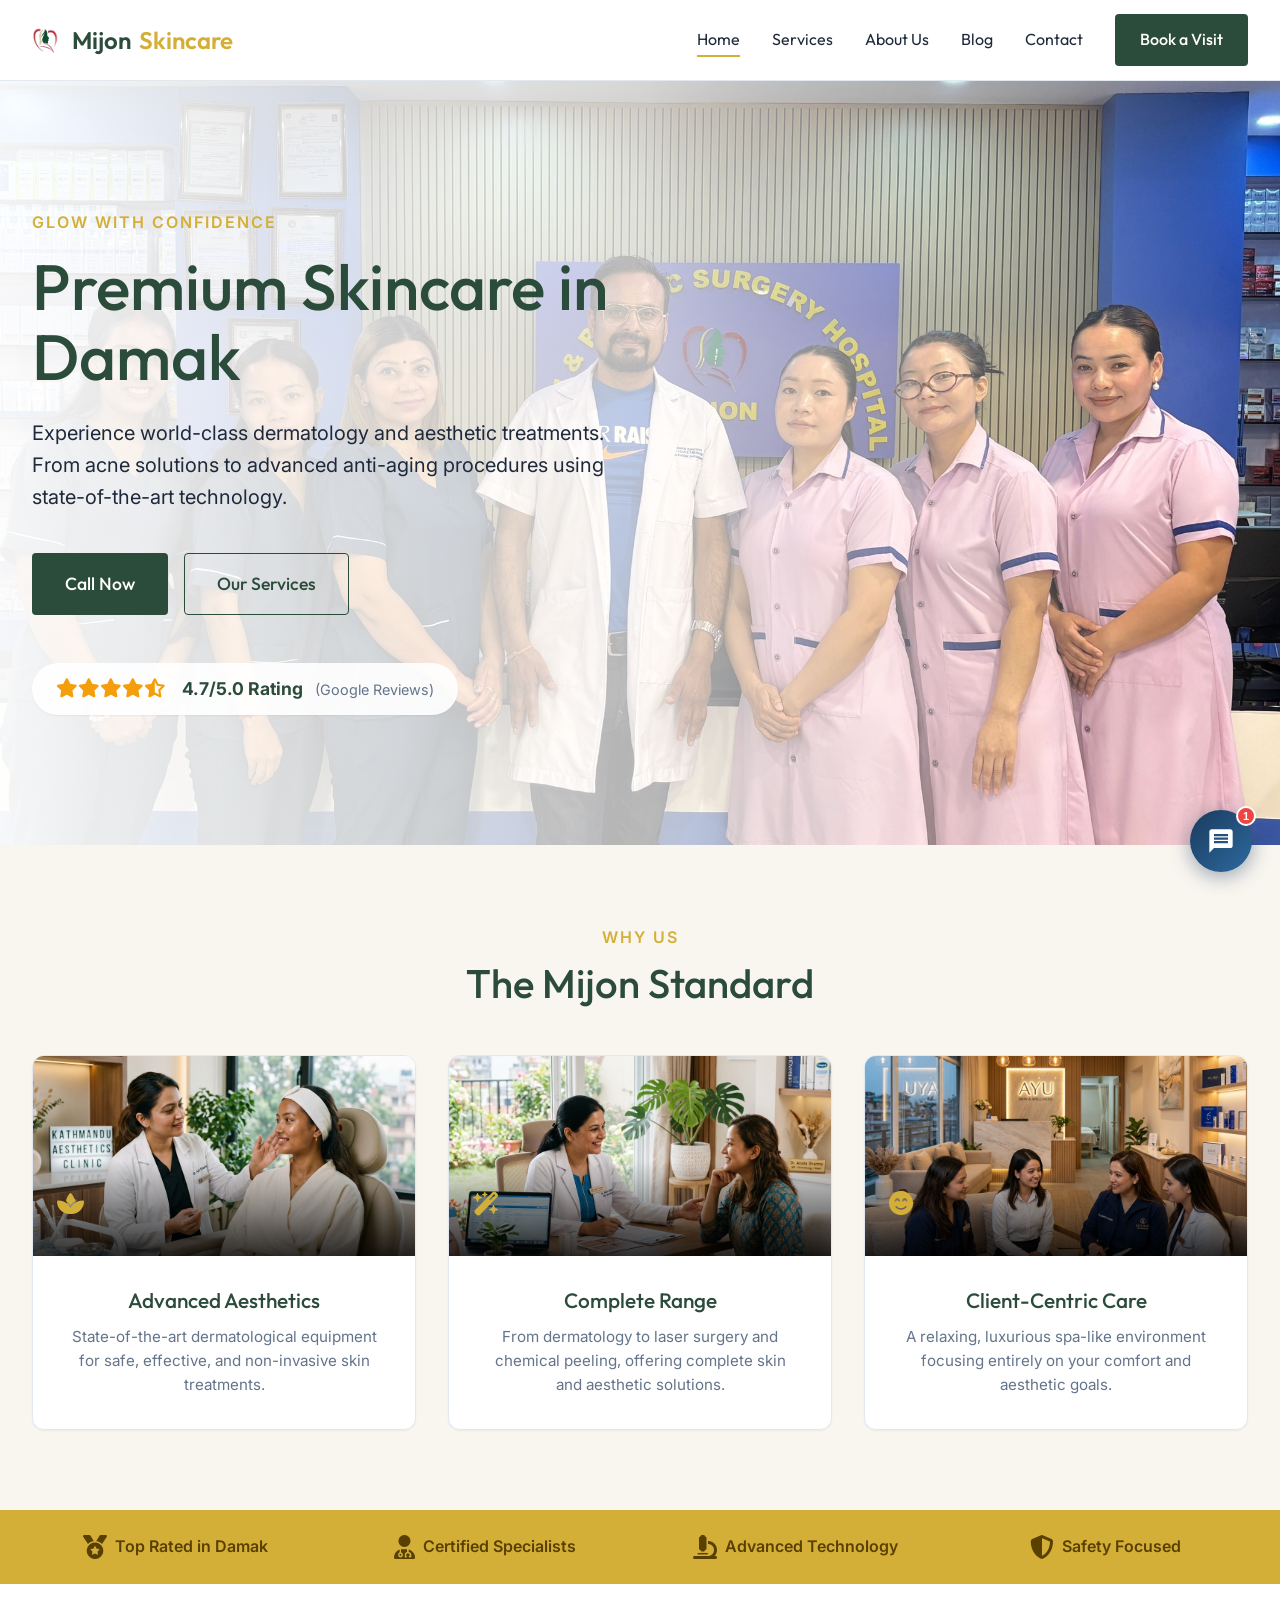
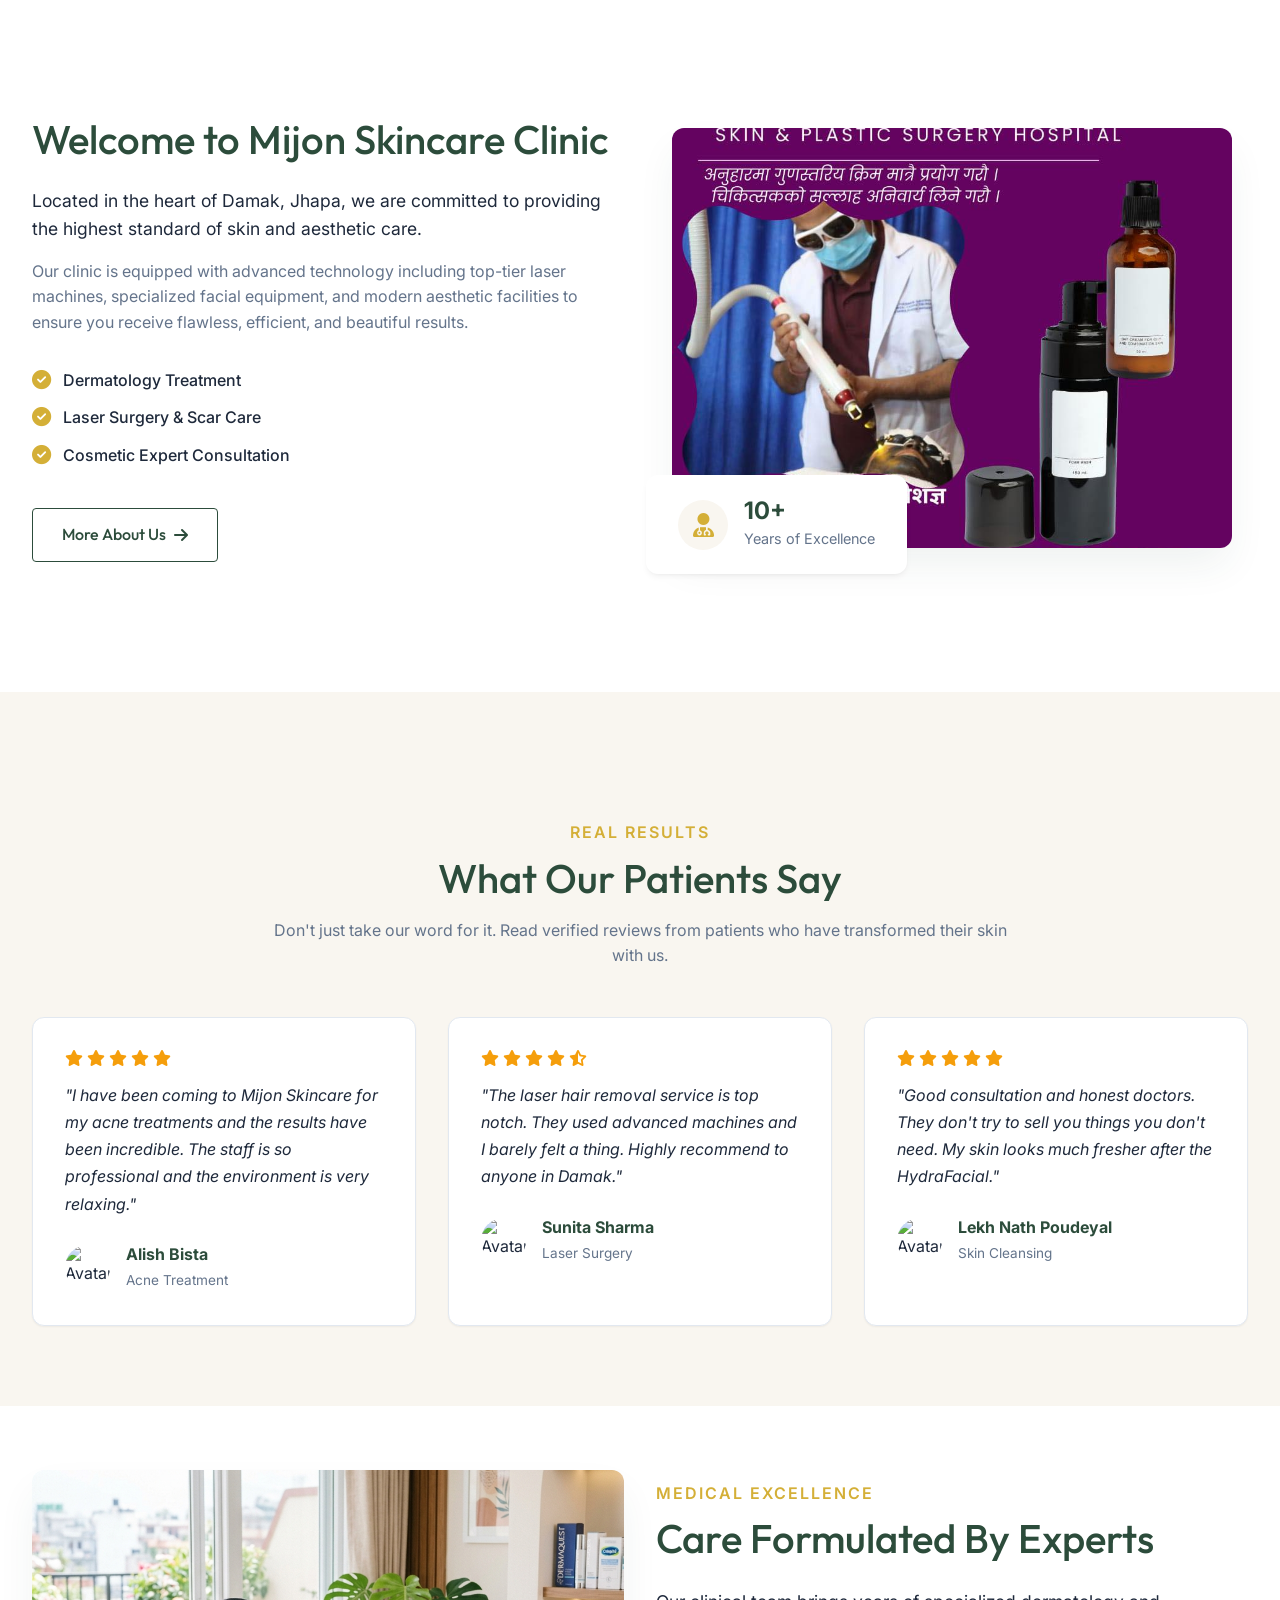
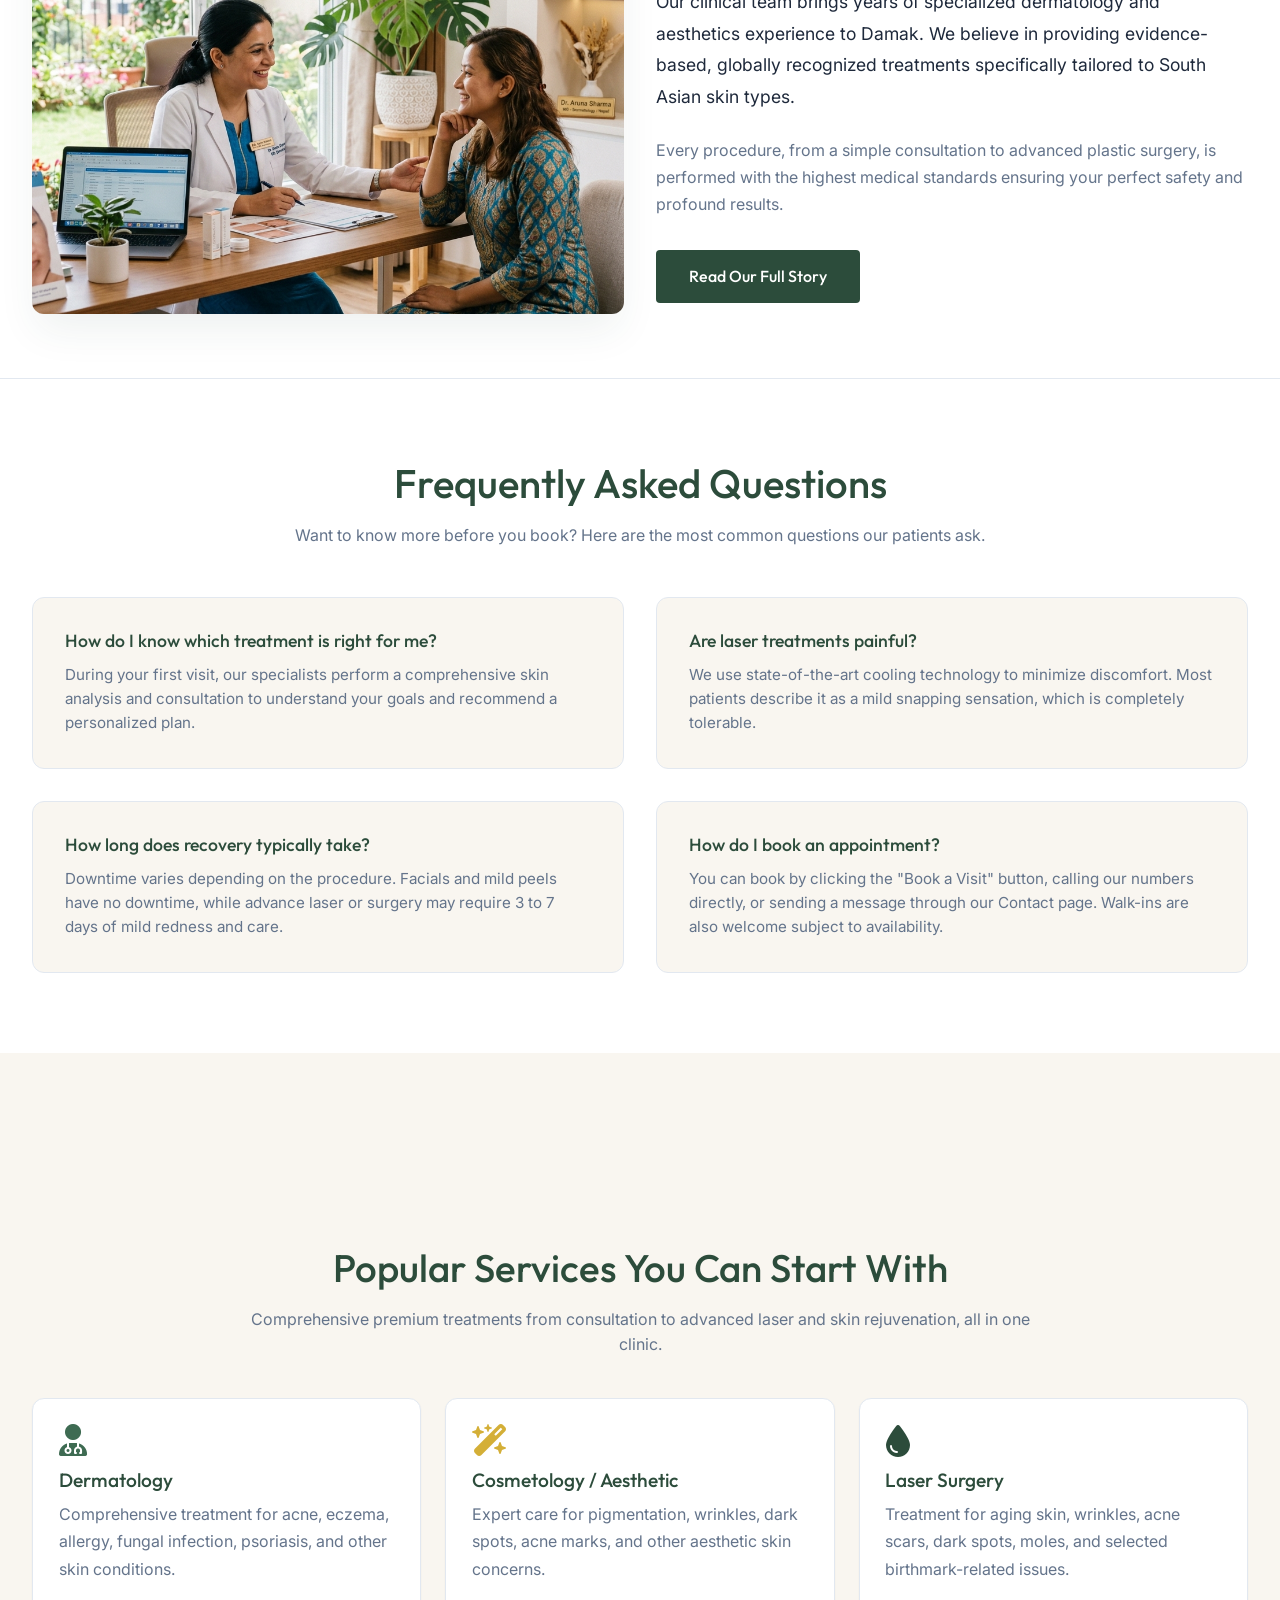
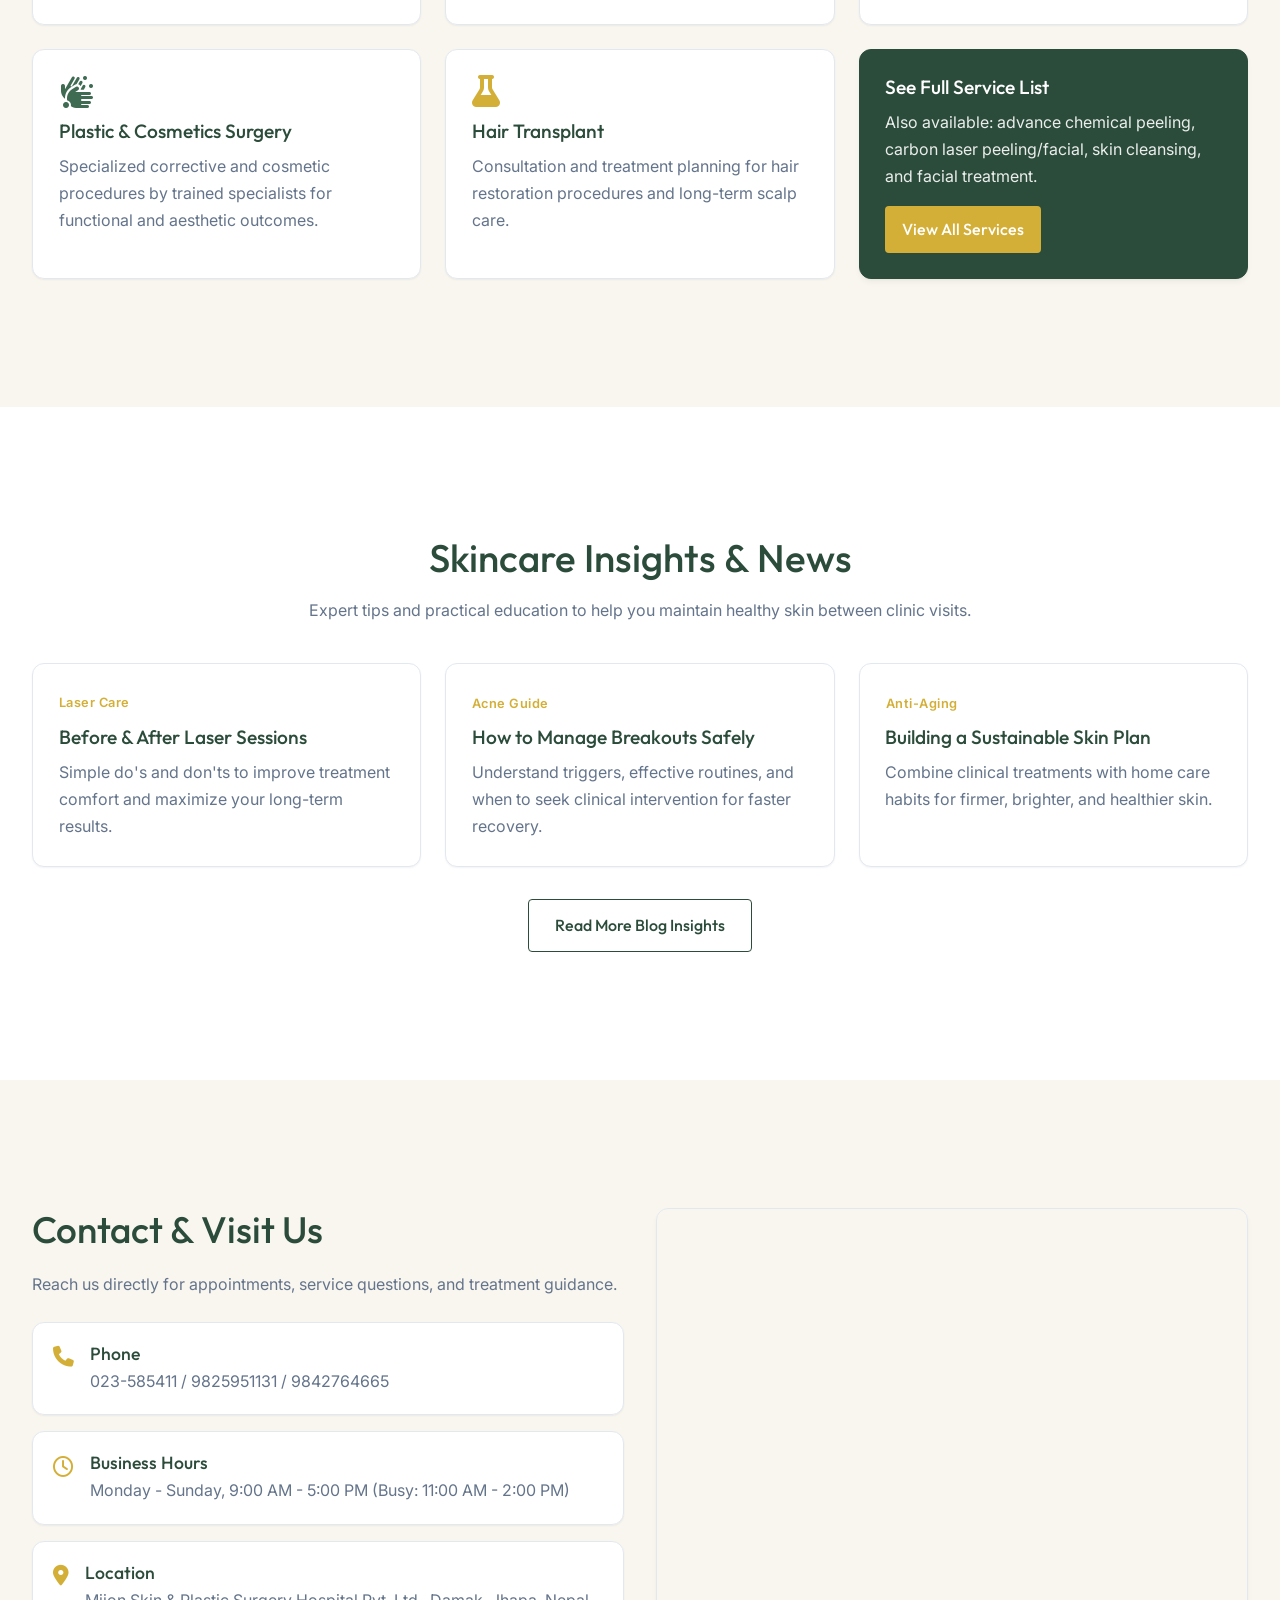
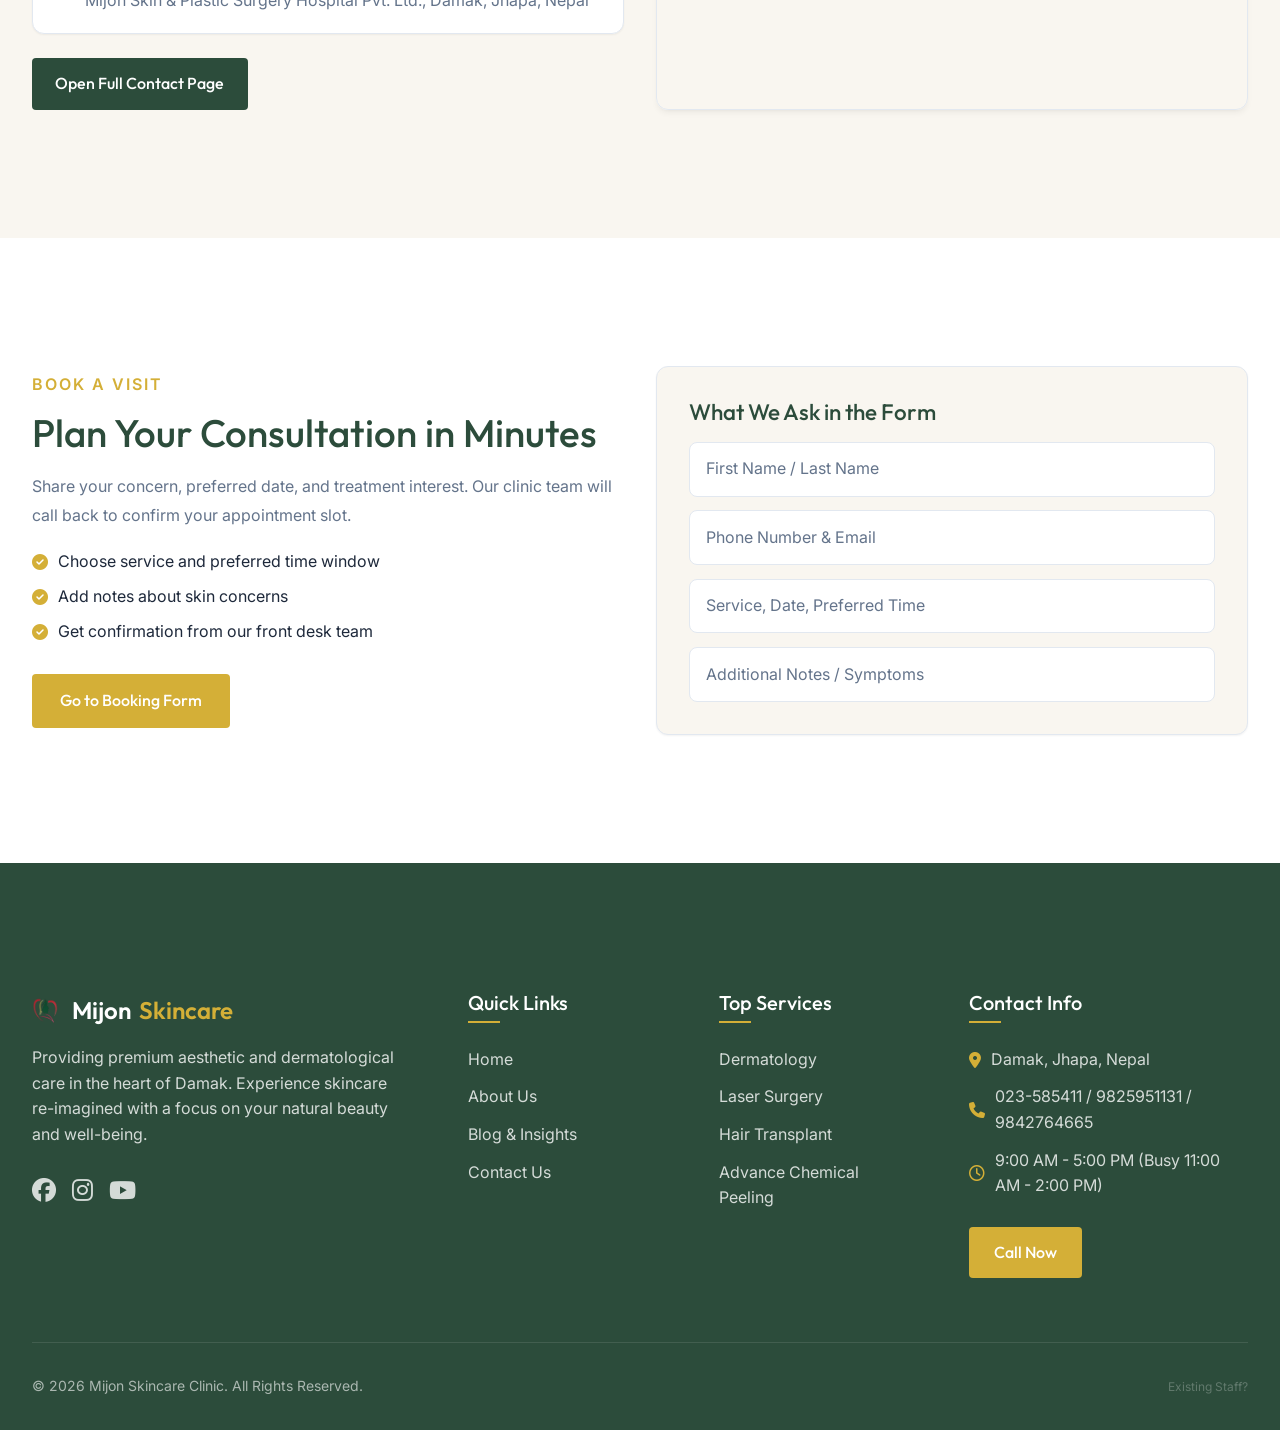
==== index.html @ e71175c7 "Modernized Admin Panel and Blog Page with improved Media Embeds" ====
﻿<!DOCTYPE html>
<html lang="en">

<head>
    <meta charset="UTF-8">
    <meta name="viewport" content="width=device-width, initial-scale=1.0">
    <title>Mijon Skincare Clinic - Best Skin Hospital & Dermatologist in Damak, Jhapa</title>
    <meta name="description"
        content="Mijon Skincare Clinic is the top-rated dermatology and aesthetic hospital in Damak, Jhapa. Providing expert laser hair removal, hair transplant, botox, and complete skin care.">
    <meta name="keywords"
        content="Mijon Skin Clinic, Mijon Skincare Clinic, Mijon Skin & Plastic Surgery Hospital, best skin hospital in Damak, top dermatologist in Jhapa, skincare clinic near me, Birtamode dermatologist, Urlabari skin care, Koshi Province skin hospital, free skin consultation Damak, best plastic surgeon Nepal, cosmetic surgeon Jhapa, laser hair removal near me, laser surgery, acne treatment clinic, pimple marks removal, acne scars laser, eczema treatment, allergy doctor, fungal infection cure, psoriasis treatment near me, best clinic for melasma, pigmentation removal, dark spot treatment Damak, anti-aging clinic, wrinkle treatment, botox injections Damak, dermal fillers near me, advance chemical peeling clinic, glycolic peel, salicylic peel, carbon laser facial, carbon peeling Damak, Hollywood facial, advance skin cleansing, hydrafacial near me, deep pore cleansing, PRF therapy, PRP treatment for hair loss, hair transplant surgery Nepal, best hair transplant clinic Jhapa, scalp treatment, cosmetic expert consultation, aesthetician Damak, microneedling, skin rejuvenation, glowing skin treatment, mole removal clinic, wart removal, birth mark removal laser, skin whitening treatment, safe skin care hospital, experienced skin specialist Damak, Nepal skin care">
    <meta name="author" content="Mijon Skincare Clinic">

    <!-- Geo Location Tags -->
    <meta name="geo.region" content="NP-1">
    <meta name="geo.placename" content="Damak">
    <meta name="geo.position" content="26.6644;87.6766">
    <meta name="ICBM" content="26.6644, 87.6766">

    <!-- Open Graph & Social Cards -->
    <link rel="canonical" href="https://mijonskinhospital.com/">
    <meta name="robots" content="index, follow">
    <meta property="og:title" content="Mijon Skincare Clinic - Best Skin Hospital & Dermatologist in Damak, Jhapa">
    <meta property="og:description"
        content="Mijon Skincare Clinic is the top-rated dermatology and aesthetic hospital in Damak, Jhapa. Providing expert laser hair removal, hair transplant, botox, and complete skin care.">
    <meta property="og:image" content="https://mijonskinhospital.com/images/favicon.png">
    <meta property="og:url" content="https://mijonskinhospital.com/">
    <meta property="og:type" content="website">
    <meta property="og:locality" content="Damak">
    <meta property="og:region" content="Jhapa">
    <meta property="og:country-name" content="Nepal">
    <meta name="twitter:card" content="summary_large_image">
    <meta name="twitter:title" content="Mijon Skincare Clinic - Premium Dermatology in Damak">
    <meta name="twitter:description"
        content="Mijon Skincare Clinic is the top-rated dermatology and aesthetic hospital in Damak, Jhapa. Providing expert laser hair removal, hair transplant, botox, and complete skin care.">
    <meta name="twitter:image" content="https://mijonskinhospital.com/images/favicon.png">

    <!-- Structured Data (JSON-LD) for Local SEO -->
    <script type="application/ld+json">
    {
      "@context": "https://schema.org",
      "@type": "MedicalClinic",
      "name": "Mijon Skin & Plastic Surgery Hospital Pvt. Ltd.",
      "alternateName": "Mijon Skincare Clinic",
      "image": "https://mijonskinhospital.com/images/favicon.png",
      "@id": "https://mijonskinhospital.com",
      "url": "https://mijonskinhospital.com",
      "telephone": "+9779825951131",
      "address": {
        "@type": "PostalAddress",
        "streetAddress": "Main Road",
        "addressLocality": "Damak",
        "addressRegion": "Jhapa",
        "postalCode": "57217",
        "addressCountry": "NP"
      },
      "geo": {
        "@type": "GeoCoordinates",
        "latitude": 26.6644,
        "longitude": 87.6766
      },
      "openingHoursSpecification": {
        "@type": "OpeningHoursSpecification",
        "dayOfWeek": [
          "Monday", "Tuesday", "Wednesday", "Thursday", "Friday", "Saturday", "Sunday"
        ],
        "opens": "09:00",
        "closes": "17:00"
      },
      "medicalSpecialty": [
        "Dermatologic",
        "PlasticSurgery"
      ],
      "availableService": [
        {"@type": "MedicalTest", "name": "Laser Hair Removal"},
        {"@type": "MedicalTest", "name": "Hair Transplant"},
        {"@type": "MedicalTest", "name": "Carbon Laser Peeling"},
        {"@type": "MedicalTest", "name": "Acne Treatment"},
        {"@type": "MedicalTest", "name": "HydraFacial"},
        {"@type": "MedicalTest", "name": "Plastic Surgery"},
        {"@type": "MedicalTest", "name": "Botox Injections"}
      ]
    }
    </script>
    <link rel="icon" type="image/png" href="images/favicon.png">

    <!-- Google Fonts -->
    <link rel="preconnect" href="https://fonts.googleapis.com">
    <link rel="preconnect" href="https://fonts.gstatic.com" crossorigin>
    <link
        href="https://fonts.googleapis.com/css2?family=Inter:wght@300;400;500;600&family=Outfit:wght@300;400;500;600;700&display=swap"
        rel="stylesheet">

    <!-- Font Awesome for generic icons -->
    <link rel="stylesheet" href="https://cdnjs.cloudflare.com/ajax/libs/font-awesome/6.4.0/css/all.min.css">

    <!-- Custom CSS -->
    <link rel="stylesheet" href="css/style.css">
</head>

<body>

    <!-- Header Navigation -->
    <header class="header">
        <div class="container nav flex items-center justify-between">
            <a href="index.html" class="logo">
                <img src="images/favicon.png" alt="Mijon logo" class="logo-icon"> Mijon <span>Skincare</span>
            </a>

            <nav class="nav-links">
                <a href="index.html" class="nav-link">Home</a>
                <a href="services.html" class="nav-link">Services</a>
                <a href="about.html" class="nav-link">About Us</a>
                <a href="blog.html" class="nav-link">Blog</a>
                <a href="contact.html" class="nav-link">Contact</a>
                <a href="book.html" class="btn btn-primary">Book a Visit</a>
            </nav>

            <button class="mobile-menu-btn" aria-label="Toggle menu">
                <i class="fa-solid fa-bars fa-xl"></i>
            </button>
        </div>
    </header>

    <!-- Mobile Menu -->
    <div class="mobile-menu">
        <a href="index.html" class="nav-link">Home</a>
        <a href="services.html" class="nav-link">Services</a>
        <a href="about.html" class="nav-link">About Us</a>
        <a href="blog.html" class="nav-link">Blog</a>
        <a href="contact.html" class="nav-link">Contact</a>
        <a href="book.html" class="btn btn-primary" style="text-align: center;">Book Now</a>
    </div>

    <!-- Main Content block template -->
    <main>
        <div class="header-spacer"></div>

        <!-- Hero Section -->
        <section class="hero"
            style="position: relative; min-height: 85vh; display: flex; align-items: center; background: url('images/NewImages/626803895_1553474359823679_1523619358706245154_n.jpg') center/cover no-repeat;">
            <div
                style="position: absolute; top: 0; left: 0; width: 100%; height: 100%; background: linear-gradient(to right, rgba(255,255,255,0.95) 0%, rgba(255,255,255,0.7) 50%, transparent 100%);">
            </div>
            <div class="container animate-on-scroll"
                style="position: relative; z-index: 10; max-width: 650px; margin-left: 0;">
                <span
                    style="color: var(--color-accent); font-weight: 600; text-transform: uppercase; letter-spacing: 2px; margin-bottom: 1rem; display: block;">Glow
                    with Confidence</span>
                <h1 style="font-size: 4rem; line-height: 1.1; margin-bottom: 1.5rem; color: var(--color-primary);">
                    Premium Skincare in Damak</h1>
                <p style="font-size: 1.25rem; color: var(--color-text-dark); margin-bottom: 2.5rem;">Experience
                    world-class dermatology and aesthetic treatments. From acne solutions to advanced anti-aging
                    procedures using state-of-the-art technology.</p>
                <div class="flex gap-sm">
                    <a href="tel:+9779825951131" class="btn btn-primary"
                        style="padding: 1rem 2rem; font-size: 1.1rem;">Call
                        Now</a>
                    <a href="services.html" class="btn btn-outline" style="padding: 1rem 2rem; font-size: 1.1rem;">Our
                        Services</a>
                </div>

                <style>
                    .rating-hover-container {
                        position: relative;
                        margin-top: 3rem;
                        display: inline-flex;
                        align-items: center;
                        gap: 1rem;
                        cursor: pointer;
                        padding: 0.75rem 1.5rem;
                        background: rgba(255, 255, 255, 0.9);
                        border-radius: 50px;
                        box-shadow: var(--shadow-sm);
                        transition: all 0.3s ease;
                    }

                    .rating-hover-container:hover {
                        box-shadow: var(--shadow-md);
                        background: white;
                    }

                    .rating-hover-container .reviews-popup {
                        position: absolute;
                        top: 100%;
                        left: 0;
                        margin-top: 1rem;
                        width: 350px;
                        background: white;
                        border-radius: 12px;
                        box-shadow: var(--shadow-premium);
                        opacity: 0;
                        visibility: hidden;
                        transform: translateY(10px);
                        transition: all 0.3s ease;
                        z-index: 50;
                        pointer-events: none;
                    }

                    .rating-hover-container:hover .reviews-popup {
                        opacity: 1;
                        visibility: visible;
                        transform: translateY(0);
                    }

                    .review-slide {
                        position: absolute;
                        top: 1.5rem;
                        left: 1.5rem;
                        right: 1.5rem;
                        opacity: 0;
                        transition: opacity 0.5s ease;
                    }

                    @keyframes fadeSwap1 {

                        0%,
                        45% {
                            opacity: 1;
                            z-index: 2;
                        }

                        50%,
                        95% {
                            opacity: 0;
                            z-index: 1;
                        }

                        100% {
                            opacity: 1;
                            z-index: 2;
                        }
                    }

                    @keyframes fadeSwap2 {

                        0%,
                        45% {
                            opacity: 0;
                            z-index: 1;
                        }

                        50%,
                        95% {
                            opacity: 1;
                            z-index: 2;
                        }

                        100% {
                            opacity: 0;
                            z-index: 1;
                        }
                    }

                    .rating-hover-container:hover .review-slide:nth-child(1) {
                        animation: fadeSwap1 8s infinite;
                    }

                    .rating-hover-container:hover .review-slide:nth-child(2) {
                        animation: fadeSwap2 8s infinite;
                    }
                </style>
                <div class="rating-hover-container">
                    <div style="display: flex; color: #F59E0B; font-size: 1.2rem;">
                        <i class="fa-solid fa-star"></i><i class="fa-solid fa-star"></i><i
                            class="fa-solid fa-star"></i><i class="fa-solid fa-star"></i><i
                            class="fa-solid fa-star-half-stroke"></i>
                    </div>
                    <div>
                        <strong style="color: var(--color-primary); font-size: 1.1rem;">4.7/5.0 Rating</strong>
                        <span style="color: var(--color-text-muted); font-size: 0.9rem; margin-left: 0.5rem;">(Google
                            Reviews)</span>
                    </div>

                    <div class="reviews-popup" style="height: 150px;">
                        <div class="review-slide">
                            <div style="display: flex; align-items: center; gap: 10px; margin-bottom: 0.5rem;">
                                <img src="https://ui-avatars.com/api/?name=Alish+Bista&background=EBF4FF&color=2B6CB0"
                                    alt="Reviewer" style="width: 35px; height: 35px; border-radius: 50%;">
                                <div>
                                    <strong
                                        style="color: var(--color-primary); font-size: 0.95rem; display: block; line-height: 1;">Alish
                                        Bista</strong>
                                    <div style="display: flex; color: #F59E0B; font-size: 0.75rem; margin-top: 4px;">
                                        <i class="fa-solid fa-star"></i><i class="fa-solid fa-star"></i><i
                                            class="fa-solid fa-star"></i><i class="fa-solid fa-star"></i><i
                                            class="fa-solid fa-star"></i>
                                    </div>
                                </div>
                            </div>
                            <p style="font-size: 0.85rem; color: var(--color-text-dark); font-style: italic;">"Amazing
                                service."</p>
                        </div>
                        <div class="review-slide">
                            <div style="display: flex; align-items: center; gap: 10px; margin-bottom: 0.5rem;">
                                <img src="https://ui-avatars.com/api/?name=Lekh+Nath+Poudeyal&background=FFFBEB&color=B45309"
                                    alt="Reviewer" style="width: 35px; height: 35px; border-radius: 50%;">
                                <div>
                                    <strong
                                        style="color: var(--color-primary); font-size: 0.95rem; display: block; line-height: 1;">Lekh
                                        Nath Poudeyal</strong>
                                    <div style="display: flex; color: #F59E0B; font-size: 0.75rem; margin-top: 4px;">
                                        <i class="fa-solid fa-star"></i><i class="fa-solid fa-star"></i><i
                                            class="fa-solid fa-star"></i><i class="fa-solid fa-star"></i><i
                                            class="fa-solid fa-star"></i>
                                    </div>
                                </div>
                            </div>
                            <p style="font-size: 0.85rem; color: var(--color-text-dark); font-style: italic;">"Good."
                            </p>
                        </div>
                    </div>
                </div>
            </div>
        </section>

        <!-- Clinic Highlights & Features (Light Premium Section) -->
        <section class="section" style="background-color: var(--color-off-white); padding: 5rem 0;">
            <div class="container">
                <div class="text-center animate-on-scroll" style="max-width: 700px; margin: 0 auto 3rem;">
                    <span
                        style="color: var(--color-accent); font-weight: 600; text-transform: uppercase; letter-spacing: 2px; margin-bottom: 0.5rem; display: block;">Why
                        Us</span>
                    <h2 style="font-size: 2.5rem; color: var(--color-primary);">The Mijon Standard</h2>
                </div>
                <div class="grid grid-3 text-center" style="gap: 2rem;">
                    <!-- Highlight 1 -->
                    <div class="animate-on-scroll fade-in-up"
                        style="background: var(--color-white); border-radius: 12px; overflow: hidden; box-shadow: var(--shadow-sm); border: 1px solid var(--color-border); transition: transform var(--transition-normal);">
                        <div style="height: 200px; overflow: hidden; position: relative;">
                            <img src="images/service_botox_1775592418266.png" alt="Advanced Aesthetics"
                                style="width: 100%; height: 100%; object-fit: cover;">
                            <div
                                style="position: absolute; bottom: 0; left: 0; right: 0; background: linear-gradient(to top, rgba(0,0,0,0.8), transparent); padding: 1.5rem; text-align: left;">
                                <div style="color: var(--color-accent); font-size: 1.5rem; margin-bottom: 0.5rem;"><i
                                        class="fa-solid fa-spa"></i></div>
                            </div>
                        </div>
                        <div style="padding: 2rem;">
                            <h3 style="font-size: 1.3rem; color: var(--color-primary); margin-bottom: 0.75rem;">Advanced
                                Aesthetics</h3>
                            <p style="color: var(--color-text-muted); font-size: 0.95rem;">State-of-the-art
                                dermatological equipment for safe, effective, and non-invasive skin treatments.</p>
                        </div>
                    </div>
                    <!-- Highlight 2 -->
                    <div class="animate-on-scroll fade-in-up delay-100"
                        style="background: var(--color-white); border-radius: 12px; overflow: hidden; box-shadow: var(--shadow-sm); border: 1px solid var(--color-border); transition: transform var(--transition-normal);">
                        <div style="height: 200px; overflow: hidden; position: relative;">
                            <img src="images/service_consultation_1775591644951.png" alt="Complete Range"
                                style="width: 100%; height: 100%; object-fit: cover;">
                            <div
                                style="position: absolute; bottom: 0; left: 0; right: 0; background: linear-gradient(to top, rgba(0,0,0,0.8), transparent); padding: 1.5rem; text-align: left;">
                                <div style="color: var(--color-accent); font-size: 1.5rem; margin-bottom: 0.5rem;"><i
                                        class="fa-solid fa-wand-magic-sparkles"></i></div>
                            </div>
                        </div>
                        <div style="padding: 2rem;">
                            <h3 style="font-size: 1.3rem; color: var(--color-primary); margin-bottom: 0.75rem;">Complete
                                Range</h3>
                            <p style="color: var(--color-text-muted); font-size: 0.95rem;">From dermatology to laser
                                surgery and chemical peeling, offering complete skin and aesthetic solutions.</p>
                        </div>
                    </div>
                    <!-- Highlight 3 -->
                    <div class="animate-on-scroll fade-in-up delay-200"
                        style="background: var(--color-white); border-radius: 12px; overflow: hidden; box-shadow: var(--shadow-sm); border: 1px solid var(--color-border); transition: transform var(--transition-normal);">
                        <div style="height: 200px; overflow: hidden; position: relative;">
                            <img src="images/about_header_1775591580706.png" alt="Client-Centric Care"
                                style="width: 100%; height: 100%; object-fit: cover;">
                            <div
                                style="position: absolute; bottom: 0; left: 0; right: 0; background: linear-gradient(to top, rgba(0,0,0,0.8), transparent); padding: 1.5rem; text-align: left;">
                                <div style="color: var(--color-accent); font-size: 1.5rem; margin-bottom: 0.5rem;"><i
                                        class="fa-solid fa-face-smile-beam"></i></div>
                            </div>
                        </div>
                        <div style="padding: 2rem;">
                            <h3 style="font-size: 1.3rem; color: var(--color-primary); margin-bottom: 0.75rem;">
                                Client-Centric Care</h3>
                            <p style="color: var(--color-text-muted); font-size: 0.95rem;">A relaxing, luxurious
                                spa-like environment focusing entirely on your comfort and aesthetic goals.</p>
                        </div>
                    </div>
                </div>
            </div>
        </section>

        <!-- Trust / Features Ribbon -->
        <section style="background: var(--color-accent); padding: 1.5rem 0;" class="animate-on-scroll">
            <div class="container">
                <style>
                    .trust-banner-grid {
                        display: grid;
                        grid-template-columns: repeat(2, 1fr);
                        gap: 1.5rem;
                        color: #5a4000;
                        font-weight: 600;
                    }

                    @media(min-width: 768px) {
                        .trust-banner-grid {
                            grid-template-columns: repeat(4, 1fr);
                        }
                    }
                </style>
                <div class="trust-banner-grid text-center">
                    <div style="display: flex; align-items: center; justify-content: center; gap: 0.5rem;"><i
                            class="fa-solid fa-medal" style="font-size: 1.5rem;"></i> Top Rated in Damak</div>
                    <div style="display: flex; align-items: center; justify-content: center; gap: 0.5rem;"><i
                            class="fa-solid fa-user-doctor" style="font-size: 1.5rem;"></i> Certified Specialists</div>
                    <div style="display: flex; align-items: center; justify-content: center; gap: 0.5rem;"><i
                            class="fa-solid fa-microscope" style="font-size: 1.5rem;"></i> Advanced Technology</div>
                    <div style="display: flex; align-items: center; justify-content: center; gap: 0.5rem;"><i
                            class="fa-solid fa-shield-halved" style="font-size: 1.5rem;"></i> Safety Focused</div>
                </div>
            </div>
        </section>

        <!-- About Snippet -->
        <section class="section">
            <div class="container grid grid-2 items-center gap-md">
                <div class="animate-on-scroll">
                    <h2 style="font-size: 2.5rem; color: var(--color-primary); margin-bottom: 1.5rem;">Welcome to Mijon
                        Skincare Clinic</h2>
                    <p style="font-size: 1.1rem; margin-bottom: 1rem; color: var(--color-text-dark);">Located in the
                        heart of Damak, Jhapa, we are committed to providing the highest standard of skin and aesthetic
                        care.</p>
                    <p style="margin-bottom: 2rem; color: var(--color-text-muted);">Our clinic is equipped with advanced
                        technology including top-tier laser machines, specialized facial equipment, and modern aesthetic
                        facilities to ensure you receive flawless, efficient, and beautiful results.</p>
                    <ul style="margin-bottom: 2.5rem;">
                        <li style="margin-bottom: 0.75rem; display: flex; align-items: center; gap: 0.75rem;"><i
                                class="fa-solid fa-circle-check"
                                style="color: var(--color-accent); font-size: 1.2rem;"></i> <span
                                style="font-weight: 500;">Dermatology Treatment</span></li>
                        <li style="margin-bottom: 0.75rem; display: flex; align-items: center; gap: 0.75rem;"><i
                                class="fa-solid fa-circle-check"
                                style="color: var(--color-accent); font-size: 1.2rem;"></i> <span
                                style="font-weight: 500;">Laser Surgery & Scar Care</span></li>
                        <li style="margin-bottom: 0.75rem; display: flex; align-items: center; gap: 0.75rem;"><i
                                class="fa-solid fa-circle-check"
                                style="color: var(--color-accent); font-size: 1.2rem;"></i> <span
                                style="font-weight: 500;">Cosmetic Expert Consultation</span></li>
                    </ul>
                    <a href="about.html" class="btn btn-outline" style="padding: 0.8rem 1.8rem;">More About Us <i
                            class="fa-solid fa-arrow-right" style="margin-left: 0.5rem;"></i></a>
                </div>
                <div class="animate-on-scroll" style="position: relative; padding: 1rem;">
                    <img src="images/NewImages/485722513_1276339564203828_1456612501483756915_n.jpg"
                        alt="Modern Skincare Clinic"
                        style="border-radius: 12px; box-shadow: var(--shadow-premium); object-fit: cover; width: 100%; aspect-ratio: 4/3;">
                    <div
                        style="position: absolute; bottom: -10px; left: -10px; background: white; padding: 1.5rem 2rem; border-radius: 12px; box-shadow: var(--shadow-md); display: flex; align-items: center; gap: 1rem;">
                        <div
                            style="background: var(--color-off-white); width: 50px; height: 50px; border-radius: 50%; display: flex; align-items: center; justify-content: center; color: var(--color-accent);">
                            <i class="fa-solid fa-user-doctor" style="font-size: 1.5rem;"></i>
                        </div>
                        <div>
                            <div
                                style="font-weight: bold; font-size: 1.5rem; color: var(--color-primary); line-height: 1;">
                                10+</div>
                            <div style="color: var(--color-text-muted); font-size: 0.9rem; margin-top: 4px;">Years of
                                Excellence</div>
                        </div>
                    </div>
                </div>
            </div>
        </section>

        <!-- Patient Testimonials -->
        <section class="section" style="background-color: var(--color-off-white); padding-bottom: 5rem;">
            <div class="container">
                <div class="text-center animate-on-scroll" style="max-width: 760px; margin: 0 auto 3rem;">
                    <span
                        style="color: var(--color-accent); font-weight: 600; text-transform: uppercase; letter-spacing: 2px; margin-bottom: 0.5rem; display: block;">Real
                        Results</span>
                    <h2 style="font-size: 2.5rem; color: var(--color-primary); margin-bottom: 1rem;">What Our Patients
                        Say</h2>
                    <p class="text-muted">Don't just take our word for it. Read verified reviews from patients who have
                        transformed their skin with us.</p>
                </div>
                <div class="grid grid-3" style="gap: 2rem;">
                    <!-- Review 1 -->
                    <div class="animate-on-scroll fade-in-up"
                        style="background: white; padding: 2rem; border-radius: 12px; box-shadow: var(--shadow-sm); border: 1px solid var(--color-border);">
                        <div style="display: flex; gap: 0.25rem; color: #F59E0B; margin-bottom: 1rem;">
                            <i class="fa-solid fa-star"></i><i class="fa-solid fa-star"></i><i
                                class="fa-solid fa-star"></i><i class="fa-solid fa-star"></i><i
                                class="fa-solid fa-star"></i>
                        </div>
                        <p
                            style="font-style: italic; color: var(--color-text-dark); margin-bottom: 1.5rem; line-height: 1.7;">
                            "I have been coming to Mijon Skincare for my acne treatments and the results have been
                            incredible. The staff is so professional and the environment is very relaxing."</p>
                        <div style="display: flex; align-items: center; gap: 1rem;">
                            <img src="https://ui-avatars.com/api/?name=Alish+Bista&background=EBF4FF&color=2B6CB0"
                                alt="Avatar" style="width: 45px; height: 45px; border-radius: 50%;">
                            <div>
                                <strong style="color: var(--color-primary); display: block;">Alish Bista</strong>
                                <span style="color: var(--color-text-muted); font-size: 0.85rem;">Acne Treatment</span>
                            </div>
                        </div>
                    </div>
                    <!-- Review 2 -->
                    <div class="animate-on-scroll fade-in-up delay-100"
                        style="background: white; padding: 2rem; border-radius: 12px; box-shadow: var(--shadow-sm); border: 1px solid var(--color-border);">
                        <div style="display: flex; gap: 0.25rem; color: #F59E0B; margin-bottom: 1rem;">
                            <i class="fa-solid fa-star"></i><i class="fa-solid fa-star"></i><i
                                class="fa-solid fa-star"></i><i class="fa-solid fa-star"></i><i
                                class="fa-solid fa-star-half-stroke"></i>
                        </div>
                        <p
                            style="font-style: italic; color: var(--color-text-dark); margin-bottom: 1.5rem; line-height: 1.7;">
                            "The laser hair removal service is top notch. They used advanced machines and I barely felt
                            a thing. Highly recommend to anyone in Damak."</p>
                        <div style="display: flex; align-items: center; gap: 1rem;">
                            <img src="https://ui-avatars.com/api/?name=Sunita+Sharma&background=F3E8FF&color=6B21A8"
                                alt="Avatar" style="width: 45px; height: 45px; border-radius: 50%;">
                            <div>
                                <strong style="color: var(--color-primary); display: block;">Sunita Sharma</strong>
                                <span style="color: var(--color-text-muted); font-size: 0.85rem;">Laser Surgery</span>
                            </div>
                        </div>
                    </div>
                    <!-- Review 3 -->
                    <div class="animate-on-scroll fade-in-up delay-200"
                        style="background: white; padding: 2rem; border-radius: 12px; box-shadow: var(--shadow-sm); border: 1px solid var(--color-border);">
                        <div style="display: flex; gap: 0.25rem; color: #F59E0B; margin-bottom: 1rem;">
                            <i class="fa-solid fa-star"></i><i class="fa-solid fa-star"></i><i
                                class="fa-solid fa-star"></i><i class="fa-solid fa-star"></i><i
                                class="fa-solid fa-star"></i>
                        </div>
                        <p
                            style="font-style: italic; color: var(--color-text-dark); margin-bottom: 1.5rem; line-height: 1.7;">
                            "Good consultation and honest doctors. They don't try to sell you things you don't need. My
                            skin looks much fresher after the HydraFacial."</p>
                        <div style="display: flex; align-items: center; gap: 1rem;">
                            <img src="https://ui-avatars.com/api/?name=Lekh+Nath+Poudeyal&background=FFFBEB&color=B45309"
                                alt="Avatar" style="width: 45px; height: 45px; border-radius: 50%;">
                            <div>
                                <strong style="color: var(--color-primary); display: block;">Lekh Nath Poudeyal</strong>
                                <span style="color: var(--color-text-muted); font-size: 0.85rem;">Skin Cleansing</span>
                            </div>
                        </div>
                    </div>
                </div>
            </div>
        </section>

        <!-- Meet the Expert -->
        <section class="section" style="padding-top: 4rem; padding-bottom: 4rem;">
            <div class="container grid grid-2 items-center gap-xl">
                <div class="animate-on-scroll fade-in-up">
                    <img src="images/service_consultation_1775591644951.png" alt="Expert Dermatologist"
                        style="border-radius: 12px; box-shadow: var(--shadow-premium); object-fit: cover; width: 100%; aspect-ratio: 4/3;">
                </div>
                <div class="animate-on-scroll fade-in-up delay-100">
                    <span
                        style="color: var(--color-accent); font-weight: 600; text-transform: uppercase; letter-spacing: 2px; margin-bottom: 0.5rem; display: block;">Medical
                        Excellence</span>
                    <h2 style="font-size: 2.5rem; color: var(--color-primary); margin-bottom: 1.5rem;">Care Formulated
                        By Experts</h2>
                    <p
                        style="font-size: 1.1rem; margin-bottom: 1.5rem; color: var(--color-text-dark); line-height: 1.8;">
                        Our clinical team brings years of specialized dermatology and aesthetics experience to Damak. We
                        believe in providing evidence-based, globally recognized treatments specifically tailored to
                        South Asian skin types.</p>
                    <p style="margin-bottom: 2rem; color: var(--color-text-muted); line-height: 1.7;">Every procedure,
                        from a simple consultation to advanced plastic surgery, is performed with the highest medical
                        standards ensuring your perfect safety and profound results.</p>
                    <a href="about.html" class="btn btn-primary" style="padding: 0.8rem 2rem;">Read Our Full Story</a>
                </div>
            </div>
        </section>

        <!-- FAQ Section -->
        <section class="section"
            style="background: var(--color-white); border-top: 1px solid var(--color-border); padding-top: 5rem; padding-bottom: 5rem;">
            <div class="container">
                <div class="text-center animate-on-scroll" style="max-width: 760px; margin: 0 auto 3rem;">
                    <h2 style="font-size: 2.5rem; color: var(--color-primary); margin-bottom: 1rem;">Frequently Asked
                        Questions</h2>
                    <p class="text-muted">Want to know more before you book? Here are the most common questions our
                        patients ask.</p>
                </div>
                <div class="grid grid-2" style="gap: 2rem;">
                    <div class="animate-on-scroll fade-in-up"
                        style="background: var(--color-off-white); border-radius: 12px; padding: 2rem; border: 1px solid var(--color-border);">
                        <h4 style="font-size: 1.1rem; color: var(--color-primary); margin-bottom: 0.75rem;">How do I
                            know which treatment is right for me?</h4>
                        <p style="color: var(--color-text-muted); font-size: 0.95rem; line-height: 1.6;">During your
                            first visit, our specialists perform a comprehensive skin analysis and consultation to
                            understand your goals and recommend a personalized plan.</p>
                    </div>
                    <div class="animate-on-scroll fade-in-up delay-100"
                        style="background: var(--color-off-white); border-radius: 12px; padding: 2rem; border: 1px solid var(--color-border);">
                        <h4 style="font-size: 1.1rem; color: var(--color-primary); margin-bottom: 0.75rem;">Are laser
                            treatments painful?</h4>
                        <p style="color: var(--color-text-muted); font-size: 0.95rem; line-height: 1.6;">We use
                            state-of-the-art cooling technology to minimize discomfort. Most patients describe it as a
                            mild snapping sensation, which is completely tolerable.</p>
                    </div>
                    <div class="animate-on-scroll fade-in-up"
                        style="background: var(--color-off-white); border-radius: 12px; padding: 2rem; border: 1px solid var(--color-border);">
                        <h4 style="font-size: 1.1rem; color: var(--color-primary); margin-bottom: 0.75rem;">How long
                            does recovery typically take?</h4>
                        <p style="color: var(--color-text-muted); font-size: 0.95rem; line-height: 1.6;">Downtime varies
                            depending on the procedure. Facials and mild peels have no downtime, while advance laser or
                            surgery may require 3 to 7 days of mild redness and care.</p>
                    </div>
                    <div class="animate-on-scroll fade-in-up delay-100"
                        style="background: var(--color-off-white); border-radius: 12px; padding: 2rem; border: 1px solid var(--color-border);">
                        <h4 style="font-size: 1.1rem; color: var(--color-primary); margin-bottom: 0.75rem;">How do I
                            book an appointment?</h4>
                        <p style="color: var(--color-text-muted); font-size: 0.95rem; line-height: 1.6;">You can book by
                            clicking the "Book a Visit" button, calling our numbers directly, or sending a message
                            through our Contact page. Walk-ins are also welcome subject to availability.</p>
                    </div>
                </div>
            </div>
        </section>

        <div style="height: 4rem; background: var(--color-off-white);"></div>

        <!-- Services Preview (from services.html) -->
        <section class="section section-light">
            <div class="container">
                <div class="text-center animate-on-scroll" style="max-width: 820px; margin: 0 auto 2.5rem;">
                    <h2 style="font-size: 2.4rem; color: var(--color-primary);">Popular Services You Can Start With</h2>
                    <p class="text-muted">Comprehensive premium treatments from consultation to advanced laser and skin
                        rejuvenation, all in one clinic.</p>
                </div>

                <div class="grid grid-3" style="gap: 1.5rem;">
                    <article class="animate-on-scroll fade-in-up"
                        style="background: var(--color-white); border-radius: 12px; box-shadow: var(--shadow-sm); padding: 1.6rem; border: 1px solid var(--color-border);">
                        <i class="fa-solid fa-user-md"
                            style="font-size: 2rem; color: var(--color-primary-light); margin-bottom: 0.75rem;"></i>
                        <h3 style="font-size: 1.2rem; color: var(--color-primary); margin-bottom: 0.6rem;">Dermatology
                        </h3>
                        <p class="text-muted" style="line-height: 1.7; margin-bottom: 1rem;">Comprehensive treatment for
                            acne, eczema, allergy, fungal infection, psoriasis, and other skin conditions.</p>
                    </article>

                    <article class="animate-on-scroll fade-in-up delay-100"
                        style="background: var(--color-white); border-radius: 12px; box-shadow: var(--shadow-sm); padding: 1.6rem; border: 1px solid var(--color-border);">
                        <i class="fa-solid fa-wand-magic-sparkles"
                            style="font-size: 2rem; color: var(--color-accent); margin-bottom: 0.75rem;"></i>
                        <h3 style="font-size: 1.2rem; color: var(--color-primary); margin-bottom: 0.6rem;">Cosmetology /
                            Aesthetic</h3>
                        <p class="text-muted" style="line-height: 1.7; margin-bottom: 1rem;">Expert care for
                            pigmentation, wrinkles, dark spots, acne marks, and other aesthetic skin concerns.</p>
                    </article>

                    <article class="animate-on-scroll fade-in-up delay-200"
                        style="background: var(--color-white); border-radius: 12px; box-shadow: var(--shadow-sm); padding: 1.6rem; border: 1px solid var(--color-border);">
                        <i class="fa-solid fa-droplet"
                            style="font-size: 2rem; color: var(--color-primary); margin-bottom: 0.75rem;"></i>
                        <h3 style="font-size: 1.2rem; color: var(--color-primary); margin-bottom: 0.6rem;">Laser Surgery
                        </h3>
                        <p class="text-muted" style="line-height: 1.7; margin-bottom: 1rem;">Treatment for aging skin,
                            wrinkles, acne scars, dark spots, moles, and selected birthmark-related issues.</p>
                    </article>

                    <article class="animate-on-scroll fade-in-up"
                        style="background: var(--color-white); border-radius: 12px; box-shadow: var(--shadow-sm); padding: 1.6rem; border: 1px solid var(--color-border);">
                        <i class="fa-solid fa-hands-bubbles"
                            style="font-size: 2rem; color: var(--color-primary-light); margin-bottom: 0.75rem;"></i>
                        <h3 style="font-size: 1.2rem; color: var(--color-primary); margin-bottom: 0.6rem;">Plastic &
                            Cosmetics Surgery</h3>
                        <p class="text-muted" style="line-height: 1.7; margin-bottom: 1rem;">Specialized corrective and
                            cosmetic procedures by trained specialists for functional and aesthetic outcomes.</p>
                    </article>

                    <article class="animate-on-scroll fade-in-up delay-100"
                        style="background: var(--color-white); border-radius: 12px; box-shadow: var(--shadow-sm); padding: 1.6rem; border: 1px solid var(--color-border);">
                        <i class="fa-solid fa-flask"
                            style="font-size: 2rem; color: var(--color-accent); margin-bottom: 0.75rem;"></i>
                        <h3 style="font-size: 1.2rem; color: var(--color-primary); margin-bottom: 0.6rem;">Hair
                            Transplant</h3>
                        <p class="text-muted" style="line-height: 1.7; margin-bottom: 1rem;">Consultation and treatment
                            planning for hair restoration procedures and long-term scalp care.</p>
                    </article>

                    <article class="animate-on-scroll fade-in-up delay-200"
                        style="background: var(--color-primary); border-radius: 12px; box-shadow: var(--shadow-md); padding: 1.6rem; border: 1px solid var(--color-primary);">
                        <h3 style="font-size: 1.2rem; color: white; margin-bottom: 0.6rem;">See Full Service List</h3>
                        <p style="line-height: 1.7; margin-bottom: 1rem; color: rgba(255,255,255,0.9);">Also available:
                            advance chemical peeling, carbon laser peeling/facial, skin cleansing, and facial treatment.
                        </p>
                        <a href="services.html" class="btn btn-accent" style="padding: 0.6rem 1rem;">View All
                            Services</a>
                    </article>
                </div>
            </div>
        </section>

        <!-- Blog Preview (from blog.html) -->
        <section class="section">
            <div class="container">
                <div class="text-center animate-on-scroll" style="max-width: 760px; margin: 0 auto 2.5rem;">
                    <h2 style="font-size: 2.4rem; color: var(--color-primary);">Skincare Insights & News</h2>
                    <p class="text-muted">Expert tips and practical education to help you maintain healthy skin between
                        clinic visits.</p>
                </div>

                <div class="grid grid-3" style="gap: 1.5rem; margin-bottom: 2rem;">
                    <article class="animate-on-scroll fade-in-up"
                        style="background: var(--color-white); border-radius: 12px; box-shadow: var(--shadow-sm); padding: 1.6rem; border: 1px solid var(--color-border);">
                        <span
                            style="display: inline-block; font-size: 0.8rem; color: var(--color-accent); font-weight: 600; letter-spacing: 0.5px; margin-bottom: 0.75rem;">Laser
                            Care</span>
                        <h3 style="font-size: 1.2rem; color: var(--color-primary); margin-bottom: 0.6rem;">Before &
                            After Laser Sessions</h3>
                        <p class="text-muted" style="line-height: 1.7;">Simple do's and don'ts to improve treatment
                            comfort and maximize your long-term results.</p>
                    </article>

                    <article class="animate-on-scroll fade-in-up delay-100"
                        style="background: var(--color-white); border-radius: 12px; box-shadow: var(--shadow-sm); padding: 1.6rem; border: 1px solid var(--color-border);">
                        <span
                            style="display: inline-block; font-size: 0.8rem; color: var(--color-accent); font-weight: 600; letter-spacing: 0.5px; margin-bottom: 0.75rem;">Acne
                            Guide</span>
                        <h3 style="font-size: 1.2rem; color: var(--color-primary); margin-bottom: 0.6rem;">How to Manage
                            Breakouts Safely</h3>
                        <p class="text-muted" style="line-height: 1.7;">Understand triggers, effective routines, and
                            when to seek clinical intervention for faster recovery.</p>
                    </article>

                    <article class="animate-on-scroll fade-in-up delay-200"
                        style="background: var(--color-white); border-radius: 12px; box-shadow: var(--shadow-sm); padding: 1.6rem; border: 1px solid var(--color-border);">
                        <span
                            style="display: inline-block; font-size: 0.8rem; color: var(--color-accent); font-weight: 600; letter-spacing: 0.5px; margin-bottom: 0.75rem;">Anti-Aging</span>
                        <h3 style="font-size: 1.2rem; color: var(--color-primary); margin-bottom: 0.6rem;">Building a
                            Sustainable Skin Plan</h3>
                        <p class="text-muted" style="line-height: 1.7;">Combine clinical treatments with home care
                            habits for firmer, brighter, and healthier skin.</p>
                    </article>
                </div>

                <div class="text-center animate-on-scroll">
                    <a href="blog.html" class="btn btn-outline" style="padding: 0.8rem 1.6rem;">Read More Blog
                        Insights</a>
                </div>
            </div>
        </section>

        <!-- Contact Preview (from contact.html) -->
        <section class="section section-light">
            <div class="container grid grid-2 gap-xl">
                <div class="animate-on-scroll fade-in-up">
                    <h2 style="font-size: 2.3rem; color: var(--color-primary); margin-bottom: 1.25rem;">Contact & Visit
                        Us</h2>
                    <p class="text-muted" style="margin-bottom: 1.5rem;">Reach us directly for appointments, service
                        questions, and treatment guidance.</p>

                    <div
                        style="background: var(--color-white); border-radius: 12px; box-shadow: var(--shadow-sm); border: 1px solid var(--color-border); padding: 1.25rem; margin-bottom: 1rem; display: flex; gap: 1rem; align-items: flex-start;">
                        <i class="fa-solid fa-phone"
                            style="color: var(--color-accent); font-size: 1.3rem; margin-top: 0.2rem;"></i>
                        <div>
                            <h3 style="font-size: 1.1rem; color: var(--color-primary); margin-bottom: 0.3rem;">Phone
                            </h3>
                            <p class="text-muted">023-585411 / 9825951131 / 9842764665</p>
                        </div>
                    </div>

                    <div
                        style="background: var(--color-white); border-radius: 12px; box-shadow: var(--shadow-sm); border: 1px solid var(--color-border); padding: 1.25rem; margin-bottom: 1rem; display: flex; gap: 1rem; align-items: flex-start;">
                        <i class="fa-regular fa-clock"
                            style="color: var(--color-accent); font-size: 1.3rem; margin-top: 0.2rem;"></i>
                        <div>
                            <h3 style="font-size: 1.1rem; color: var(--color-primary); margin-bottom: 0.3rem;">Business
                                Hours</h3>
                            <p class="text-muted">Monday - Sunday, 9:00 AM - 5:00 PM (Busy: 11:00 AM - 2:00 PM)</p>
                        </div>
                    </div>

                    <div
                        style="background: var(--color-white); border-radius: 12px; box-shadow: var(--shadow-sm); border: 1px solid var(--color-border); padding: 1.25rem; margin-bottom: 1.5rem; display: flex; gap: 1rem; align-items: flex-start;">
                        <i class="fa-solid fa-location-dot"
                            style="color: var(--color-accent); font-size: 1.3rem; margin-top: 0.2rem;"></i>
                        <div>
                            <h3 style="font-size: 1.1rem; color: var(--color-primary); margin-bottom: 0.3rem;">Location
                            </h3>
                            <p class="text-muted">Mijon Skin &amp; Plastic Surgery Hospital Pvt. Ltd., Damak, Jhapa,
                                Nepal</p>
                        </div>
                    </div>

                    <a href="contact.html" class="btn btn-primary" style="padding: 0.75rem 1.4rem;">Open Full Contact
                        Page</a>
                </div>

                <div class="animate-on-scroll fade-in-up delay-100"
                    style="height: 100%; min-height: 360px; border-radius: 12px; overflow: hidden; box-shadow: var(--shadow-md); border: 1px solid var(--color-border);">
                    <iframe
                        src="https://maps.google.com/maps?q=Mijon%20Skin%20%26%20Plastic%20Surgery%20Hospital%20Damak%20Jhapa&t=&z=15&ie=UTF8&iwloc=&output=embed"
                        width="100%" height="100%" style="border:0; min-height: 360px;" allowfullscreen=""
                        loading="lazy" referrerpolicy="no-referrer-when-downgrade"></iframe>
                </div>
            </div>
        </section>

        <!-- Booking Preview (from book.html) -->
        <section class="section">
            <div class="container grid grid-2 gap-xl items-center">
                <div class="animate-on-scroll fade-in-up">
                    <span
                        style="color: var(--color-accent); font-weight: 600; text-transform: uppercase; letter-spacing: 2px; margin-bottom: 0.75rem; display: block;">Book
                        a Visit</span>
                    <h2 style="font-size: 2.4rem; color: var(--color-primary); margin-bottom: 1rem;">Plan Your
                        Consultation in Minutes</h2>
                    <p class="text-muted" style="line-height: 1.8; margin-bottom: 1.2rem;">Share your concern, preferred
                        date, and treatment interest. Our clinic team will call back to confirm your appointment slot.
                    </p>

                    <ul style="margin-bottom: 1.8rem;">
                        <li style="display: flex; align-items: center; gap: 0.65rem; margin-bottom: 0.6rem;"><i
                                class="fa-solid fa-circle-check" style="color: var(--color-accent);"></i><span
                                style="color: var(--color-text-dark);">Choose service and preferred time window</span>
                        </li>
                        <li style="display: flex; align-items: center; gap: 0.65rem; margin-bottom: 0.6rem;"><i
                                class="fa-solid fa-circle-check" style="color: var(--color-accent);"></i><span
                                style="color: var(--color-text-dark);">Add notes about skin concerns</span></li>
                        <li style="display: flex; align-items: center; gap: 0.65rem;"><i
                                class="fa-solid fa-circle-check" style="color: var(--color-accent);"></i><span
                                style="color: var(--color-text-dark);">Get confirmation from our front desk team</span>
                        </li>
                    </ul>

                    <a href="book.html" class="btn btn-accent" style="padding: 0.85rem 1.7rem;">Go to Booking Form</a>
                </div>

                <div class="animate-on-scroll fade-in-up delay-100"
                    style="background: var(--color-off-white); border: 1px solid var(--color-border); border-radius: 12px; padding: 2rem; box-shadow: var(--shadow-sm);">
                    <h3 style="font-size: 1.4rem; color: var(--color-primary); margin-bottom: 1rem;">What We Ask in the
                        Form</h3>
                    <div style="display: grid; gap: 0.85rem;">
                        <div
                            style="padding: 0.85rem 1rem; background: var(--color-white); border-radius: 8px; border: 1px solid var(--color-border); color: var(--color-text-muted);">
                            First Name / Last Name</div>
                        <div
                            style="padding: 0.85rem 1rem; background: var(--color-white); border-radius: 8px; border: 1px solid var(--color-border); color: var(--color-text-muted);">
                            Phone Number & Email</div>
                        <div
                            style="padding: 0.85rem 1rem; background: var(--color-white); border-radius: 8px; border: 1px solid var(--color-border); color: var(--color-text-muted);">
                            Service, Date, Preferred Time</div>
                        <div
                            style="padding: 0.85rem 1rem; background: var(--color-white); border-radius: 8px; border: 1px solid var(--color-border); color: var(--color-text-muted);">
                            Additional Notes / Symptoms</div>
                    </div>
                </div>
            </div>
        </section>
    </main>

    <!-- Global Footer -->
    <footer class="footer">
        <div class="container">
            <div class="footer-grid">
                <div class="footer-col">
                    <a href="index.html" class="logo" style="color: white; margin-bottom: 1rem; display: inline-flex;">
                        <img src="images/favicon.png" alt="Mijon logo" class="logo-icon"> Mijon <span
                            style="color: var(--color-accent);">Skincare</span>
                    </a>
                    <p>Providing premium aesthetic and dermatological care in the heart of Damak. Experience skincare
                        re-imagined with a focus on your natural beauty and well-being.</p>
                    <div class="flex gap-sm" style="margin-top: 1.5rem;">
                        <a href="#" style="font-size: 1.5rem; color: rgba(255,255,255,0.8);"><i
                                class="fa-brands fa-facebook"></i></a>
                        <a href="#" style="font-size: 1.5rem; color: rgba(255,255,255,0.8);"><i
                                class="fa-brands fa-instagram"></i></a>
                        <a href="#" style="font-size: 1.5rem; color: rgba(255,255,255,0.8);"><i
                                class="fa-brands fa-youtube"></i></a>
                    </div>
                </div>

                <div class="footer-col">
                    <h4>Quick Links</h4>
                    <ul class="footer-links">
                        <li><a href="index.html">Home</a></li>
                        <li><a href="about.html">About Us</a></li>
                        <li><a href="blog.html">Blog & Insights</a></li>
                        <li><a href="contact.html">Contact Us</a></li>
                    </ul>
                </div>

                <div class="footer-col">
                    <h4>Top Services</h4>
                    <ul class="footer-links">
                        <li><a href="services.html">Dermatology</a></li>
                        <li><a href="services.html">Laser Surgery</a></li>
                        <li><a href="services.html">Hair Transplant</a></li>
                        <li><a href="services.html">Advance Chemical Peeling</a></li>
                    </ul>
                </div>

                <div class="footer-col">
                    <h4>Contact Info</h4>
                    <ul class="footer-links">
                        <li style="display: flex; gap: 10px; color: rgba(255,255,255,0.8); align-items: flex-start;">
                            <i class="fa-solid fa-location-dot"
                                style="margin-top: 5px; color: var(--color-accent);"></i>
                            Damak, Jhapa, Nepal
                        </li>
                        <li style="display: flex; gap: 10px; color: rgba(255,255,255,0.8); align-items: center;">
                            <i class="fa-solid fa-phone" style="color: var(--color-accent);"></i>
                            023-585411 / 9825951131 / 9842764665
                        </li>
                        <li style="display: flex; gap: 10px; color: rgba(255,255,255,0.8); align-items: center;">
                            <i class="fa-regular fa-clock" style="color: var(--color-accent);"></i>
                            9:00 AM - 5:00 PM (Busy 11:00 AM - 2:00 PM)
                        </li>
                    </ul>
                    <a href="tel:+9779825951131" class="btn btn-accent" style="margin-top: 1rem;">Call Now</a>
                </div>
            </div>

            <div class="footer-bottom" style="display: flex; justify-content: space-between; align-items: center;">
                <p>&copy; 2026 Mijon Skincare Clinic. All Rights Reserved.</p>
                <a href="admin.php"
                    style="color: rgba(255,255,255,0.25); font-size: 0.75rem; text-decoration: none; transition: color 0.3s;">Existing
                    Staff?</a>
            </div>
        </div>
    </footer>

    <!-- Scripts -->
    <script src="js/main.js"></script>

    <!-- Chatbot Widget -->
    <link rel="stylesheet" href="css/chatbot.css">
    <script src="js/chatbot.js"></script>
</body>

</html>
---- css/style.css ----
:root {
  /* Premium White Theme Color Palette */
  --color-primary: #2C4C3B; /* Deep sage green for contrast/trust */
  --color-primary-light: #3E6B52;
  --color-accent: #D4AF37; /* Soft gold for premium subtle highlights */
  --color-white: #FFFFFF;
  --color-off-white: #F9F6F0; /* Very subtle warm creamy off-white for section breaks */
  --color-text-dark: #1E293B;
  --color-text-muted: #64748B;
  --color-border: #E2E8F0;

  /* Typography */
  --font-primary: 'Outfit', sans-serif; /* Modern, clean, geometric sans */
  --font-secondary: 'Inter', sans-serif; /* Highly readable for body text */

  /* Spacing */
  --space-xs: 0.5rem;
  --space-sm: 1rem;
  --space-md: 2rem;
  --space-lg: 4rem;
  --space-xl: 8rem;

  /* Transitions */
  --transition-fast: 0.2s ease;
  --transition-normal: 0.3s ease-in-out;
  --transition-slow: 0.5s cubic-bezier(0.4, 0, 0.2, 1);

  /* Shadows */
  --shadow-sm: 0 1px 2px 0 rgb(0 0 0 / 0.05);
  --shadow-md: 0 4px 6px -1px rgb(0 0 0 / 0.05), 0 2px 4px -2px rgb(0 0 0 / 0.05);
  --shadow-lg: 0 10px 15px -3px rgb(0 0 0 / 0.05), 0 4px 6px -4px rgb(0 0 0 / 0.05);
  --shadow-premium: 0 20px 40px -5px rgb(44 76 59 / 0.08); /* soft tinted shadow with primary green */
}

/* Reset & Base Styles */
*, *::before, *::after {
  box-sizing: border-box;
  margin: 0;
  padding: 0;
}

html {
  scroll-behavior: smooth;
  font-size: 16px;
}

body {
  font-family: var(--font-secondary);
  color: var(--color-text-dark);
  background-color: var(--color-white);
  line-height: 1.6;
  -webkit-font-smoothing: antialiased;
  -moz-osx-font-smoothing: grayscale;
}

h1, h2, h3, h4, h5, h6 {
  font-family: var(--font-primary);
  font-weight: 500;
  line-height: 1.2;
  color: var(--color-primary);
  margin-bottom: var(--space-sm);
}

a {
  text-decoration: none;
  color: inherit;
  transition: color var(--transition-fast);
}

ul {
  list-style: none;
}

img {
  max-width: 100%;
  height: auto;
  display: block;
}

/* Layout Utilities */
.container {
  width: 100%;
  max-width: 1280px;
  margin: 0 auto;
  padding: 0 var(--space-sm);
}

@media (min-width: 768px) {
  .container {
    padding: 0 var(--space-md);
  }
}

.section {
  padding: var(--space-lg) 0;
}

@media (min-width: 1024px) {
  .section {
    padding: var(--space-xl) 0;
  }
}

.section-light {
  background-color: var(--color-off-white);
}

.grid {
  display: grid;
  gap: var(--space-md);
}

.grid-2 { grid-template-columns: repeat(1, 1fr); }
.grid-3 { grid-template-columns: repeat(1, 1fr); }
.grid-4 { grid-template-columns: repeat(1, 1fr); }

@media (min-width: 768px) {
  .grid-2 { grid-template-columns: repeat(2, 1fr); }
  .grid-3 { grid-template-columns: repeat(2, 1fr); }
  .grid-4 { grid-template-columns: repeat(2, 1fr); }
}

@media (min-width: 1024px) {
  .grid-3 { grid-template-columns: repeat(3, 1fr); }
  .grid-4 { grid-template-columns: repeat(4, 1fr); }
}

.flex { display: flex; }
.flex-col { flex-direction: column; }
.items-center { align-items: center; }
.justify-between { justify-content: space-between; }
.justify-center { justify-content: center; }
.gap-sm { gap: var(--space-sm); }
.gap-md { gap: var(--space-md); }

.text-center { text-align: center; }
.text-muted { color: var(--color-text-muted); }

/* Buttons */
.btn {
  display: inline-flex;
  align-items: center;
  justify-content: center;
  padding: 0.75rem 1.5rem;
  font-family: var(--font-primary);
  font-weight: 500;
  border-radius: 4px;
  cursor: pointer;
  transition: all var(--transition-normal);
  border: 1px solid transparent;
  font-size: 1rem;
}

.btn-primary {
  background-color: var(--color-primary);
  color: var(--color-white);
}

.btn-primary:hover {
  background-color: var(--color-primary-light);
  transform: translateY(-2px);
  box-shadow: var(--shadow-md);
}

.btn-outline {
  background-color: transparent;
  color: var(--color-primary);
  border-color: var(--color-primary);
}

.btn-outline:hover {
  background-color: var(--color-primary);
  color: var(--color-white);
}

.btn-accent {
  background-color: var(--color-accent);
  color: var(--color-white);
}

.btn-accent:hover {
  background-color: #c5a862;
  transform: translateY(-2px);
  box-shadow: var(--shadow-md);
}

/* Header & Navigation */
.header {
  position: fixed;
  top: 0;
  left: 0;
  width: 100%;
  background-color: rgba(255, 255, 255, 0.95);
  backdrop-filter: blur(10px);
  z-index: 1000;
  border-bottom: 1px solid var(--color-border);
  transition: all var(--transition-normal);
}

.header.scrolled {
  box-shadow: var(--shadow-sm);
}

.nav {
  height: 80px;
}

.logo {
  font-family: var(--font-primary);
  font-size: 1.5rem;
  font-weight: 600;
  color: var(--color-primary);
  display: flex;
  align-items: center;
  gap: 0.5rem;
}

.logo-icon {
  width: 32px;
  height: 32px;
  object-fit: contain;
}

.logo span {
  color: var(--color-accent);
}

.nav-links {
  display: none;
}

@media (min-width: 1024px) {
  .nav-links {
    display: flex;
    gap: 2rem;
    align-items: center;
  }
}

.nav-link {
  font-family: var(--font-primary);
  font-weight: 400;
  color: var(--color-text-dark);
  font-size: 1rem;
  position: relative;
}

.nav-link::after {
  content: '';
  position: absolute;
  width: 0;
  height: 2px;
  bottom: -4px;
  left: 0;
  background-color: var(--color-accent);
  transition: width var(--transition-normal);
}

.nav-link:hover::after,
.nav-link.active::after {
  width: 100%;
}

.mobile-menu-btn {
  display: block;
  background: none;
  border: none;
  cursor: pointer;
  padding: 0.5rem;
}

@media (min-width: 1024px) {
  .mobile-menu-btn {
    display: none;
  }
}

/* Mobile Menu Overlay */
.mobile-menu {
  position: fixed;
  top: 80px;
  left: 0;
  width: 100%;
  height: calc(100vh - 80px);
  background-color: var(--color-white);
  transform: translateX(100%);
  transition: transform var(--transition-normal);
  z-index: 999;
  padding: var(--space-md);
  display: flex;
  flex-direction: column;
  gap: var(--space-md);
}

.mobile-menu.open {
  transform: translateX(0);
}

.mobile-menu .nav-link {
  font-size: 1.5rem;
  display: block;
  margin-bottom: var(--space-sm);
}

/* Footer */
.footer {
  background-color: var(--color-primary);
  color: var(--color-white);
  padding: var(--space-xl) 0 var(--space-md);
}

.footer-grid {
  display: grid;
  grid-template-columns: 1fr;
  gap: var(--space-lg);
  margin-bottom: var(--space-lg);
}

@media (min-width: 768px) {
  .footer-grid {
    grid-template-columns: repeat(2, 1fr);
  }
}

@media (min-width: 1024px) {
  .footer-grid {
    grid-template-columns: 2fr 1fr 1fr 1.5fr;
  }
}

.footer-col h4 {
  color: var(--color-white);
  font-size: 1.25rem;
  margin-bottom: var(--space-md);
  position: relative;
  display: inline-block;
}

.footer-col h4::after {
  content: '';
  position: absolute;
  left: 0;
  bottom: -0.5rem;
  width: 2rem;
  height: 2px;
  background-color: var(--color-accent);
}

.footer-col p {
  color: rgba(255, 255, 255, 0.8);
  margin-bottom: var(--space-sm);
}

.footer-links li {
  margin-bottom: 0.75rem;
}

.footer-links a {
  color: rgba(255, 255, 255, 0.8);
}

.footer-links a:hover {
  color: var(--color-accent);
  padding-left: 5px;
}

.footer-bottom {
  text-align: center;
  padding-top: var(--space-md);
  border-top: 1px solid rgba(255, 255, 255, 0.1);
  color: rgba(255, 255, 255, 0.6);
  font-size: 0.875rem;
}

/* Header Spacer */
.header-spacer {
  height: 80px; /* matches header height */
}

/* Page Headers */
.page-header {
  background-color: var(--color-off-white);
  padding: var(--space-xl) 0 var(--space-lg);
  text-align: center;
}

.page-header h1 {
  font-size: 2.5rem;
  margin-bottom: var(--space-sm);
}

@media (min-width: 768px) {
  .page-header h1 {
    font-size: 3.5rem;
  }
}

.page-header p {
  color: var(--color-text-muted);
  max-width: 600px;
  margin: 0 auto;
  font-size: 1.125rem;
}

/* Animations */
.fade-in-up {
  opacity: 0;
  transform: translateY(20px);
  animation: fadeInUp 0.8s forwards;
}

@keyframes fadeInUp {
  to {
    opacity: 1;
    transform: translateY(0);
  }
}

.delay-100 { animation-delay: 0.1s; }
.delay-200 { animation-delay: 0.2s; }
.delay-300 { animation-delay: 0.3s; }

/* Scroll Progress Bar */
.scroll-progress {
  position: fixed;
  top: 0;
  left: 0;
  width: 0%;
  height: 3px;
  background: linear-gradient(90deg, var(--color-accent), var(--color-primary));
  z-index: 9999;
  transition: width 0.1s linear;
  border-radius: 0 2px 2px 0;
}
---- css/chatbot.css ----
/* ============================================
   MIJON SKINCARE CLINIC - CHATBOT WIDGET CSS
   ============================================ */

:root {
    --chat-primary: #1a3a5c;
    --chat-accent: #D4AF37;
    --chat-bg: #ffffff;
    --chat-bubble-user: #1a3a5c;
    --chat-bubble-bot: #f0f4f8;
    --chat-shadow: 0 20px 60px rgba(0, 0, 0, 0.18);
    --chat-radius: 18px;
}

/* Floating Trigger Button */
#chat-trigger {
    position: fixed;
    bottom: 28px;
    right: 28px;
    width: 62px;
    height: 62px;
    background: linear-gradient(135deg, var(--chat-primary), #2d6a9f);
    border-radius: 50%;
    border: none;
    cursor: pointer;
    box-shadow: 0 4px 20px rgba(26, 58, 92, 0.45);
    z-index: 9999;
    display: flex;
    align-items: center;
    justify-content: center;
    transition: transform 0.3s ease, box-shadow 0.3s ease;
    animation: pulse-chat 3s infinite;
}

#chat-trigger:hover {
    transform: scale(1.1);
    box-shadow: 0 6px 28px rgba(26, 58, 92, 0.55);
    animation: none;
}

#chat-trigger svg {
    width: 28px;
    height: 28px;
    fill: white;
    transition: opacity 0.2s ease;
}

#chat-trigger .icon-close {
    display: none;
}

#chat-trigger.open .icon-chat {
    display: none;
}

#chat-trigger.open .icon-close {
    display: block;
}

@keyframes pulse-chat {
    0%, 100% { box-shadow: 0 4px 20px rgba(26, 58, 92, 0.45); }
    50% { box-shadow: 0 4px 30px rgba(26, 58, 92, 0.7), 0 0 0 8px rgba(26, 58, 92, 0.1); }
}

/* Notification Badge */
#chat-badge {
    position: absolute;
    top: -4px;
    right: -4px;
    width: 20px;
    height: 20px;
    background: #ef4444;
    border-radius: 50%;
    border: 2px solid white;
    font-size: 11px;
    font-weight: 700;
    color: white;
    display: flex;
    align-items: center;
    justify-content: center;
    animation: badge-bounce 1s ease infinite alternate;
}

@keyframes badge-bounce {
    from { transform: scale(1); }
    to { transform: scale(1.15); }
}

/* Chat Window */
#chat-window {
    position: fixed;
    bottom: 105px;
    right: 28px;
    width: 370px;
    max-height: 600px;
    background: var(--chat-bg);
    border-radius: var(--chat-radius);
    box-shadow: var(--chat-shadow);
    z-index: 9998;
    display: flex;
    flex-direction: column;
    overflow: visible; /* Must NOT be hidden — allows dropdowns to escape boundary */
    transform: scale(0.85) translateY(20px);
    transform-origin: bottom right;
    opacity: 0;
    pointer-events: none;
    transition: transform 0.3s cubic-bezier(0.34, 1.56, 0.64, 1), opacity 0.25s ease;
}

#chat-window.open {
    transform: scale(1) translateY(0);
    opacity: 1;
    pointer-events: all;
}

/* Chat Header */
#chat-header {
    background: linear-gradient(135deg, var(--chat-primary) 0%, #2d5a8a 100%);
    padding: 16px 20px;
    display: flex;
    align-items: center;
    gap: 12px;
    flex-shrink: 0;
}

.chat-avatar {
    width: 44px;
    height: 44px;
    border-radius: 50%;
    background: rgba(255,255,255,0.15);
    display: flex;
    align-items: center;
    justify-content: center;
    font-size: 20px;
    flex-shrink: 0;
    border: 2px solid rgba(255,255,255,0.3);
}

.chat-header-info {
    flex: 1;
}

.chat-header-name {
    font-size: 15px;
    font-weight: 700;
    color: white;
    line-height: 1.2;
    font-family: 'Outfit', sans-serif;
}

.chat-header-status {
    font-size: 12px;
    color: rgba(255,255,255,0.8);
    display: flex;
    align-items: center;
    gap: 5px;
    margin-top: 2px;
}

.status-dot {
    width: 8px;
    height: 8px;
    background: #4ade80;
    border-radius: 50%;
    animation: blink-dot 2s infinite;
}

@keyframes blink-dot {
    0%, 100% { opacity: 1; }
    50% { opacity: 0.4; }
}

.chat-header-close {
    background: rgba(255,255,255,0.15);
    border: none;
    color: white;
    width: 30px;
    height: 30px;
    border-radius: 50%;
    cursor: pointer;
    font-size: 16px;
    display: flex;
    align-items: center;
    justify-content: center;
    transition: background 0.2s;
}

.chat-header-close:hover {
    background: rgba(255,255,255,0.25);
}

/* Messages Area */
#chat-messages {
    flex: 1;
    overflow-y: auto;
    -webkit-overflow-scrolling: touch; /* smooth scroll on iOS */
    padding: 16px;
    display: flex;
    flex-direction: column;
    gap: 10px;
    background: #f8fafc;
    min-height: 220px;
    max-height: 420px;
    border-radius: 0 0 var(--chat-radius) var(--chat-radius);
    /* clip messages inside, not the whole window */
    overflow-x: hidden;
}

#chat-messages::-webkit-scrollbar {
    width: 4px;
}

#chat-messages::-webkit-scrollbar-track {
    background: transparent;
}

#chat-messages::-webkit-scrollbar-thumb {
    background: #cbd5e1;
    border-radius: 4px;
}

/* Message Bubbles */
.chat-msg {
    display: flex;
    gap: 8px;
    animation: msg-appear 0.3s ease;
}

@keyframes msg-appear {
    from { opacity: 0; transform: translateY(8px); }
    to { opacity: 1; transform: translateY(0); }
}

.chat-msg.bot {
    align-items: flex-end;
}

.chat-msg.user {
    flex-direction: row-reverse;
}

.msg-avatar {
    width: 30px;
    height: 30px;
    border-radius: 50%;
    background: var(--chat-primary);
    color: white;
    font-size: 14px;
    display: flex;
    align-items: center;
    justify-content: center;
    flex-shrink: 0;
    align-self: flex-end;
}

.msg-bubble {
    max-width: 78%;
    padding: 10px 14px;
    border-radius: 16px;
    font-size: 13.5px;
    line-height: 1.5;
    font-family: 'Inter', sans-serif;
}

.chat-msg.bot .msg-bubble {
    background: white;
    color: #1e293b;
    border-bottom-left-radius: 4px;
    box-shadow: 0 1px 4px rgba(0,0,0,0.08);
}

.chat-msg.user .msg-bubble {
    background: var(--chat-bubble-user);
    color: white;
    border-bottom-right-radius: 4px;
}

/* Typing Indicator */
.typing-indicator {
    display: flex;
    gap: 4px;
    align-items: center;
    padding: 12px 16px;
    background: white;
    border-radius: 16px;
    border-bottom-left-radius: 4px;
    width: fit-content;
    box-shadow: 0 1px 4px rgba(0,0,0,0.08);
}

.typing-dot {
    width: 7px;
    height: 7px;
    background: #94a3b8;
    border-radius: 50%;
    animation: typing-bounce 1.2s infinite;
}

.typing-dot:nth-child(2) { animation-delay: 0.2s; }
.typing-dot:nth-child(3) { animation-delay: 0.4s; }

@keyframes typing-bounce {
    0%, 60%, 100% { transform: translateY(0); opacity: 0.5; }
    30% { transform: translateY(-6px); opacity: 1; }
}

/* Quick Reply Buttons */
.quick-replies {
    display: flex;
    flex-wrap: wrap;
    gap: 7px;
    margin-top: 6px;
    padding-left: 38px;
}

.quick-reply-btn {
    background: white;
    border: 1.5px solid #e2e8f0;
    border-radius: 20px;
    padding: 7px 13px;
    font-size: 12.5px;
    cursor: pointer;
    color: var(--chat-primary);
    font-weight: 500;
    transition: all 0.2s ease;
    font-family: 'Inter', sans-serif;
    white-space: nowrap;
}

.quick-reply-btn:hover {
    background: var(--chat-primary);
    color: white;
    border-color: var(--chat-primary);
    transform: translateY(-1px);
    box-shadow: 0 3px 10px rgba(26, 58, 92, 0.25);
}

/* Booking Form */
.chat-form {
    background: white;
    border-radius: 14px;
    padding: 14px;
    box-shadow: 0 2px 8px rgba(0,0,0,0.08);
    margin-top: 4px;
    display: flex;
    flex-direction: column;
    gap: 10px;
}

.chat-form input,
.chat-form select {
    width: 100%;
    padding: 9px 13px;
    border: 1.5px solid #e2e8f0;
    border-radius: 10px;
    font-size: 13px;
    font-family: 'Inter', sans-serif;
    color: #1e293b;
    transition: border-color 0.2s;
    box-sizing: border-box;
    background: #f8fafc;
}

.chat-form input:focus,
.chat-form select:focus {
    outline: none;
    border-color: var(--chat-primary);
    background: white;
}

.chat-form input::placeholder {
    color: #94a3b8;
}

.chat-form-submit {
    background: linear-gradient(135deg, var(--chat-primary), #2d5a8a);
    color: white;
    border: none;
    border-radius: 10px;
    padding: 10px;
    font-size: 13.5px;
    font-weight: 600;
    cursor: pointer;
    transition: all 0.2s;
    font-family: 'Outfit', sans-serif;
}

.chat-form-submit:hover {
    transform: translateY(-1px);
    box-shadow: 0 4px 12px rgba(26, 58, 92, 0.35);
}

.chat-form-submit:disabled {
    opacity: 0.7;
    cursor: not-allowed;
    transform: none;
}

/* Chat Footer */
#chat-footer {
    padding: 10px 16px;
    background: white;
    border-top: 1px solid #f0f4f8;
    display: flex;
    align-items: center;
    gap: 10px;
    flex-shrink: 0;
}

#chat-input {
    flex: 1;
    padding: 9px 14px;
    border: 1.5px solid #e2e8f0;
    border-radius: 22px;
    font-size: 13.5px;
    font-family: 'Inter', sans-serif;
    outline: none;
    transition: border-color 0.2s;
    background: #f8fafc;
    color: #1e293b;
}

#chat-input:focus {
    border-color: var(--chat-primary);
    background: white;
}

#chat-input::placeholder {
    color: #94a3b8;
}

#chat-send {
    width: 38px;
    height: 38px;
    background: var(--chat-primary);
    border: none;
    border-radius: 50%;
    color: white;
    cursor: pointer;
    display: flex;
    align-items: center;
    justify-content: center;
    transition: all 0.2s;
    flex-shrink: 0;
}

#chat-send:hover {
    background: #2d5a8a;
    transform: scale(1.08);
}

#chat-send svg {
    width: 16px;
    height: 16px;
    fill: white;
}

/* Powered by footer */
.chat-powered {
    text-align: center;
    font-size: 10.5px;
    color: #94a3b8;
    padding: 6px 0 4px;
    font-family: 'Inter', sans-serif;
}

.chat-powered span {
    color: var(--chat-accent);
    font-weight: 600;
}

/* Success message */
.chat-success {
    background: linear-gradient(135deg, #d1fae5, #ecfdf5);
    border: 1.5px solid #6ee7b7;
    border-radius: 14px;
    padding: 14px;
    text-align: center;
    font-size: 13px;
    color: #065f46;
    line-height: 1.6;
}

.chat-success .success-icon {
    font-size: 28px;
    margin-bottom: 6px;
    display: block;
}

/* Custom service selector list (replaces native <select> on mobile) */
.service-list {
    display: flex;
    flex-direction: column;
    gap: 5px;
    max-height: 180px;
    overflow-y: auto;
    -webkit-overflow-scrolling: touch;
    border: 1.5px solid #e2e8f0;
    border-radius: 10px;
    background: #f8fafc;
    padding: 4px;
}

.service-list::-webkit-scrollbar {
    width: 4px;
}

.service-list::-webkit-scrollbar-thumb {
    background: #cbd5e1;
    border-radius: 4px;
}

.service-list-item {
    padding: 8px 12px;
    border-radius: 8px;
    font-size: 13px;
    cursor: pointer;
    color: #1e293b;
    transition: all 0.15s ease;
    font-family: 'Inter', sans-serif;
    border: 1.5px solid transparent;
    background: transparent;
    text-align: left;
    width: 100%;
}

.service-list-item:hover,
.service-list-item.selected {
    background: var(--chat-primary);
    color: white;
    border-color: var(--chat-primary);
}

.service-label {
    font-size: 11.5px;
    font-weight: 600;
    color: #64748b;
    text-transform: uppercase;
    letter-spacing: 0.5px;
    padding: 0 4px 4px;
    font-family: 'Inter', sans-serif;
}

/* Mobile responsive */
@media (max-width: 420px) {
    #chat-window {
        width: calc(100vw - 20px);
        right: 10px;
        bottom: 90px;
        max-height: 75vh;
    }

    #chat-messages {
        max-height: 55vh;
    }

    #chat-trigger {
        right: 16px;
        bottom: 16px;
    }
}
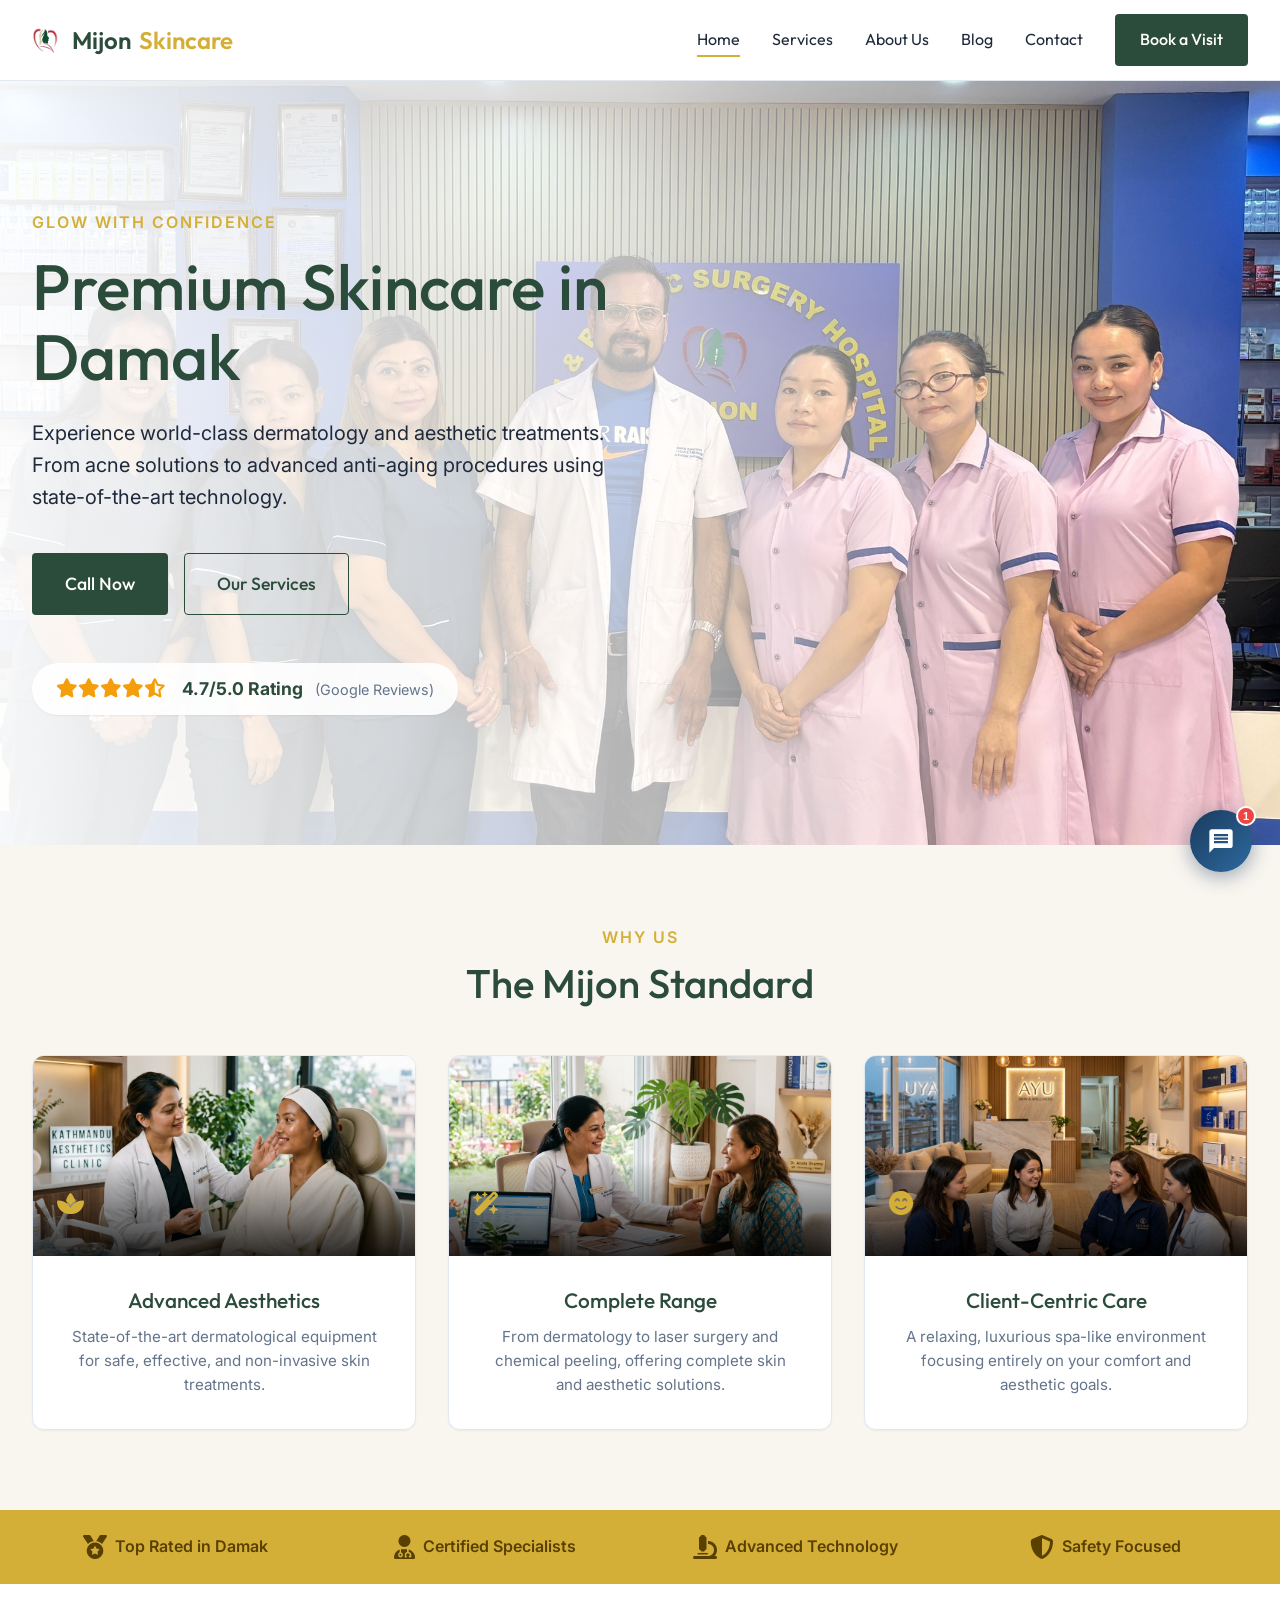
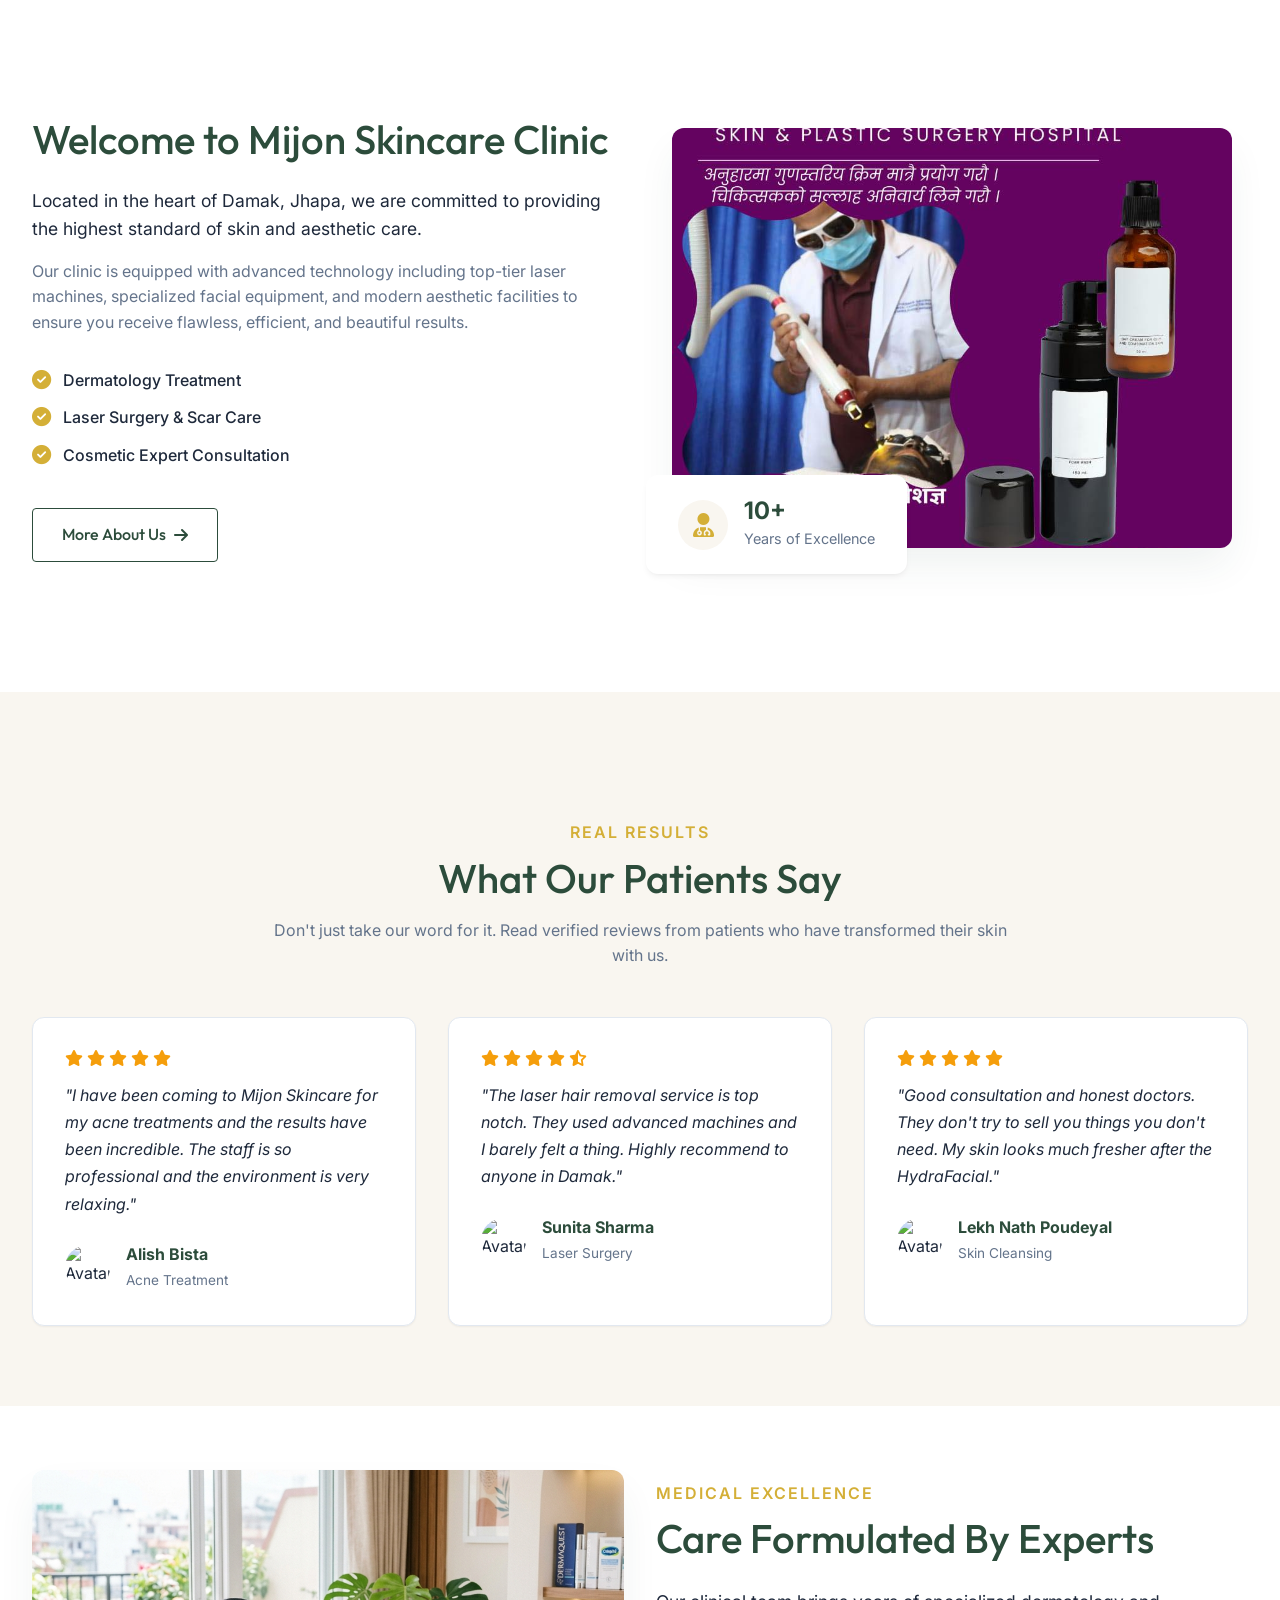
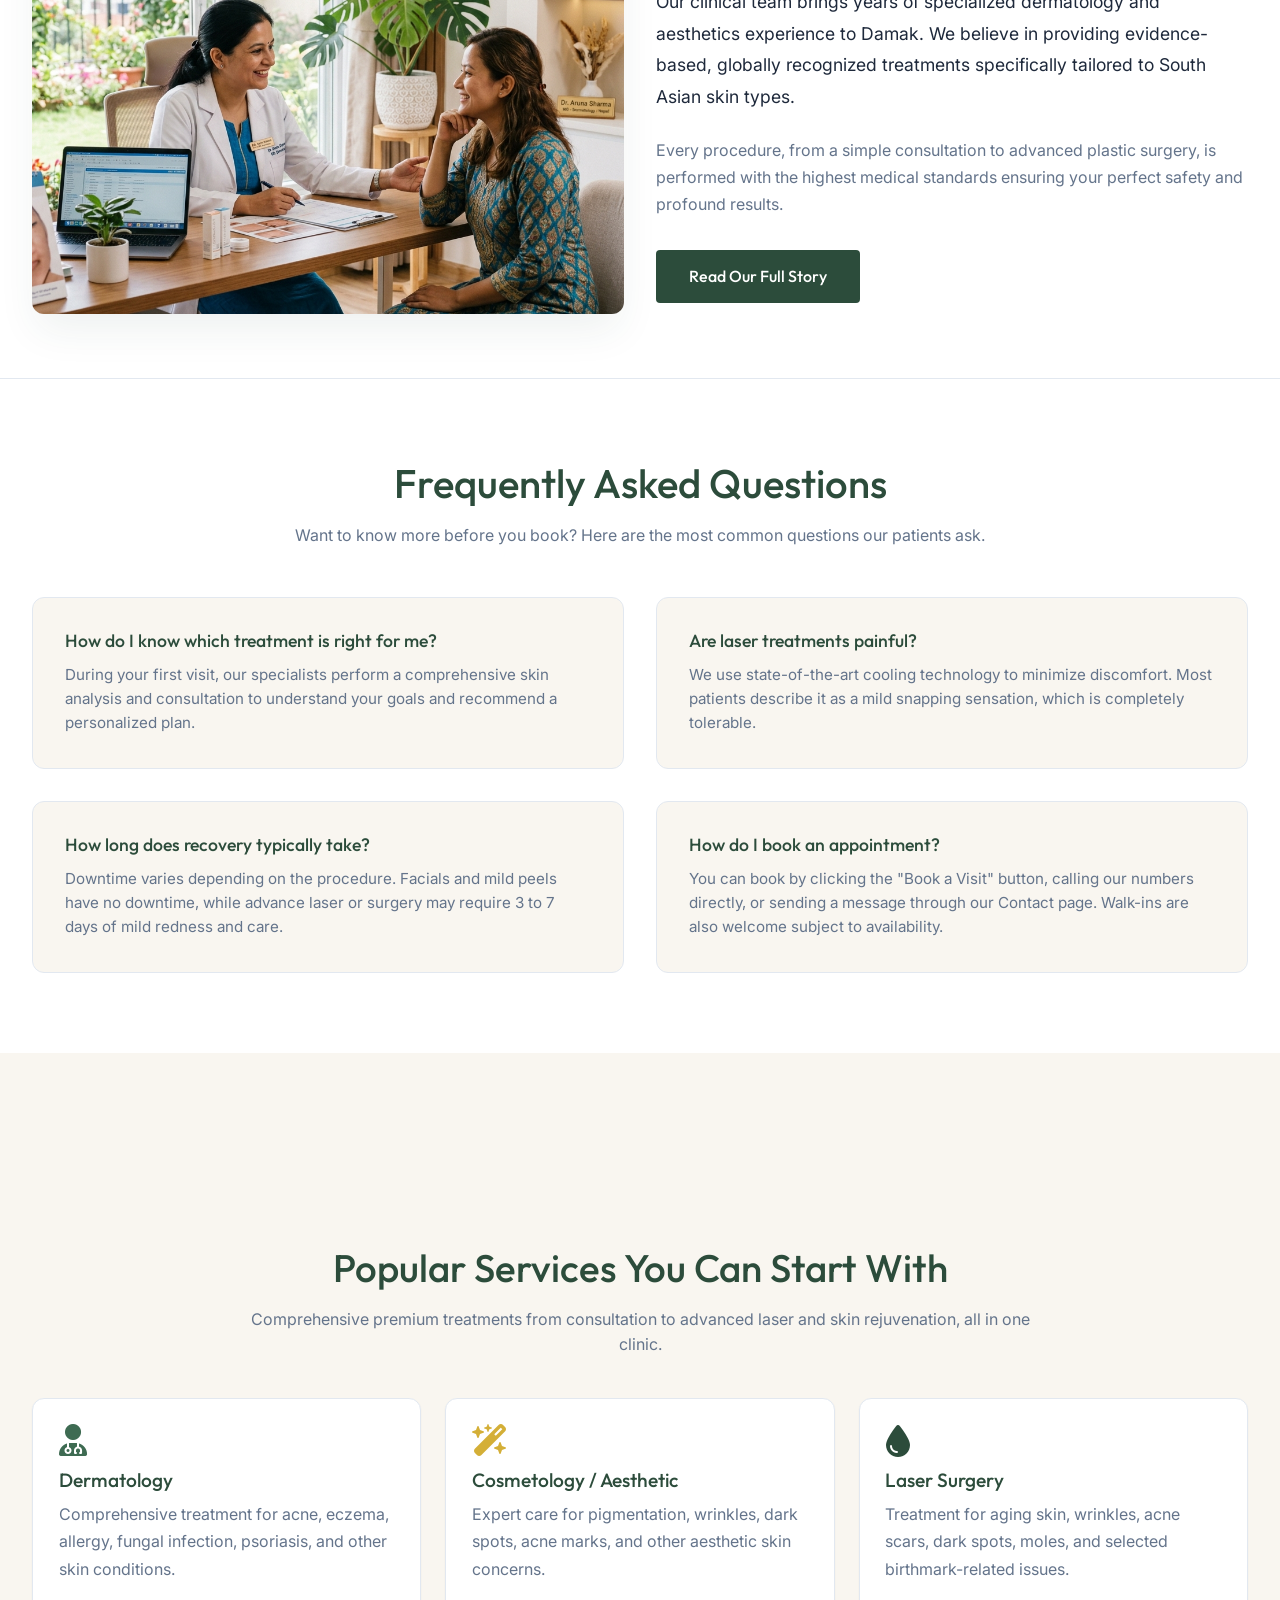
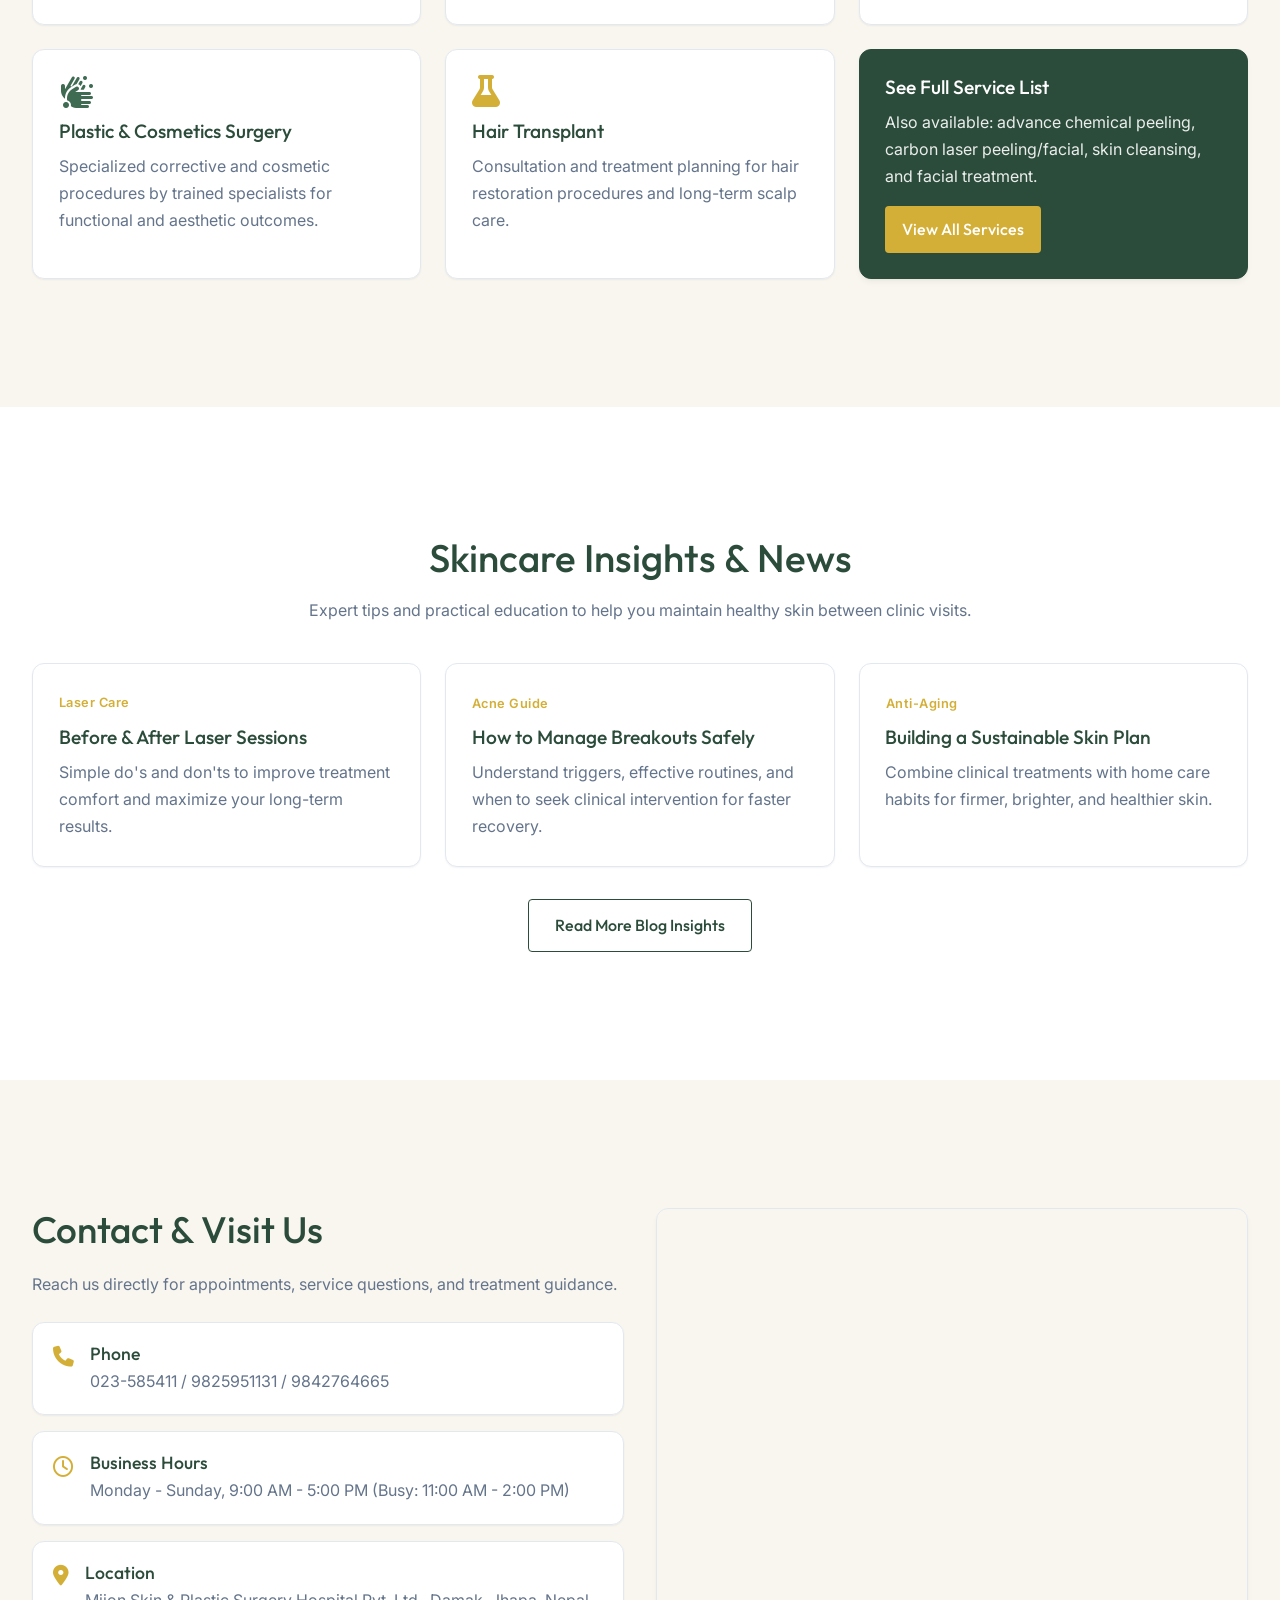
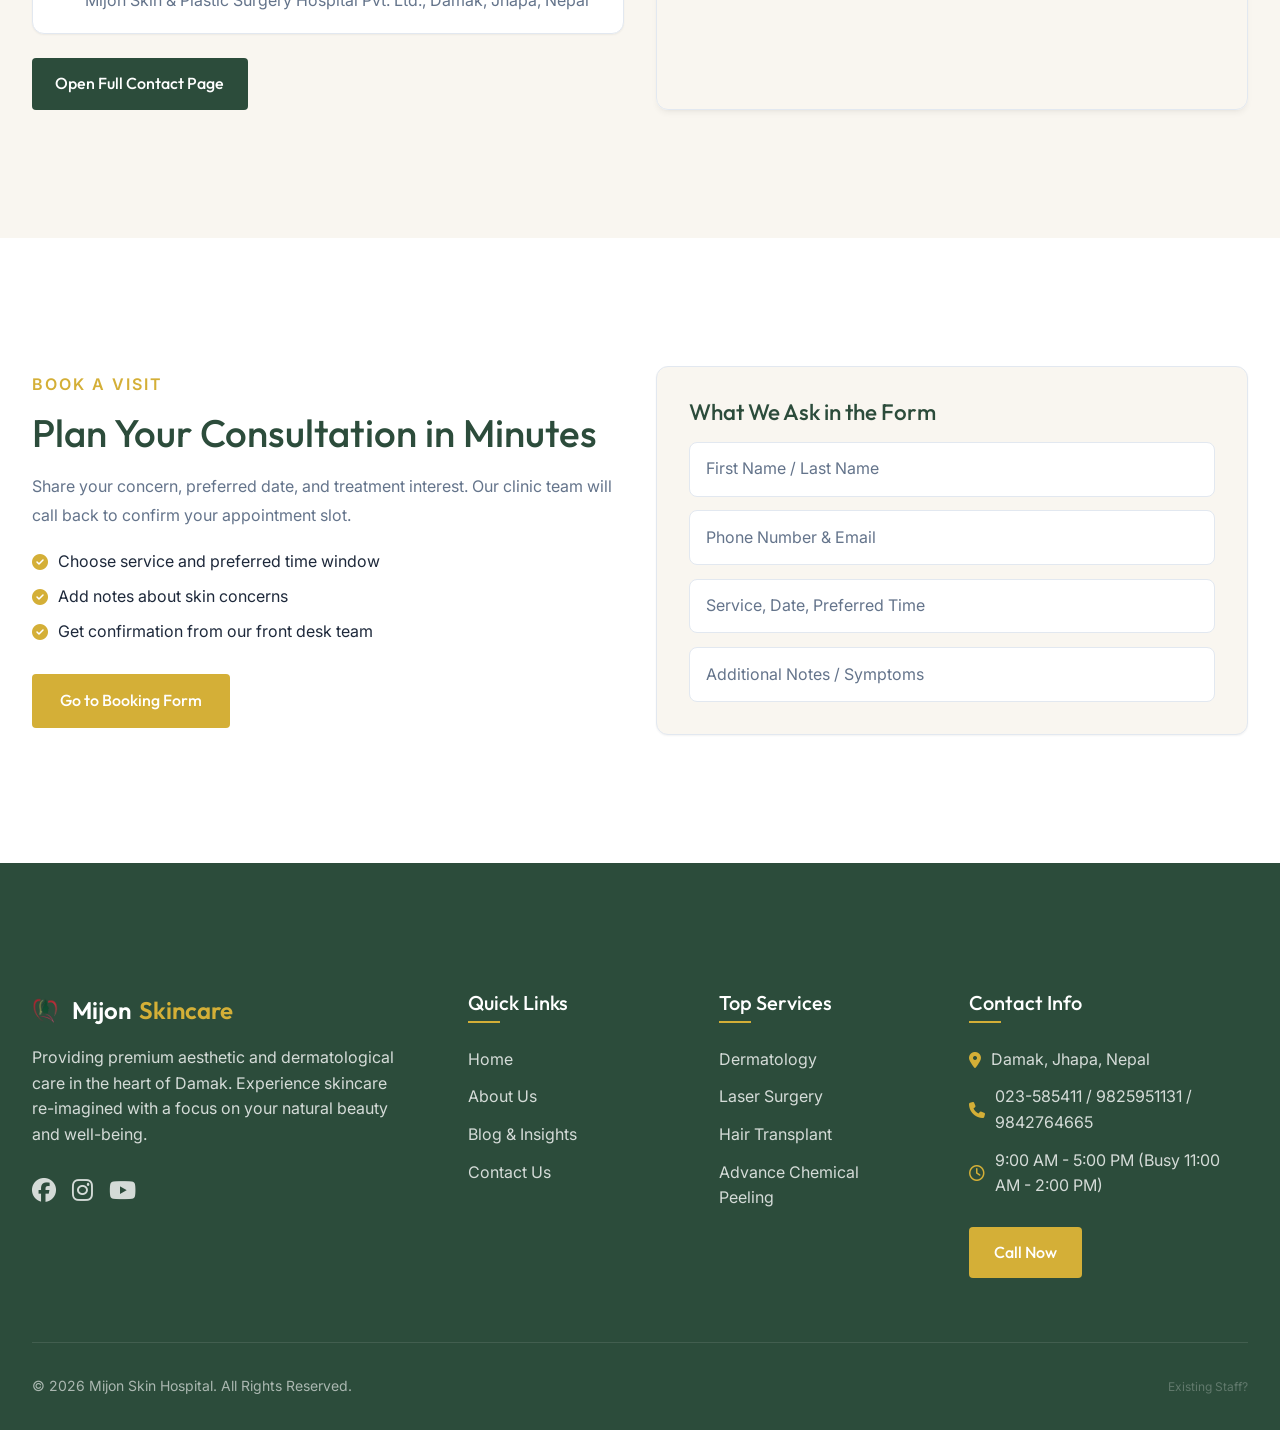
==== commit bea51508: "Secure persistence update: Auto-save, input sanitization, .htaccess protection, and MySQL migration " ====
--- a/index.html
+++ b/index.html
@@ -1,15 +1,15 @@
-﻿<!DOCTYPE html>
+<!DOCTYPE html>
 <html lang="en">
 
 <head>
     <meta charset="UTF-8">
     <meta name="viewport" content="width=device-width, initial-scale=1.0">
-    <title>Mijon Skincare Clinic - Best Skin Hospital & Dermatologist in Damak, Jhapa</title>
+    <title>Mijon Skin Hospital - Best skin hospital in Damak, Jhapa</title>
     <meta name="description"
-        content="Mijon Skincare Clinic is the top-rated dermatology and aesthetic hospital in Damak, Jhapa. Providing expert laser hair removal, hair transplant, botox, and complete skin care.">
+        content="Mijon Skin Hospital is the top-rated dermatology and aesthetic hospital in Damak, Jhapa. Providing expert laser hair removal, hair transplant, botox, and complete skin care.">
     <meta name="keywords"
-        content="Mijon Skin Clinic, Mijon Skincare Clinic, Mijon Skin & Plastic Surgery Hospital, best skin hospital in Damak, top dermatologist in Jhapa, skincare clinic near me, Birtamode dermatologist, Urlabari skin care, Koshi Province skin hospital, free skin consultation Damak, best plastic surgeon Nepal, cosmetic surgeon Jhapa, laser hair removal near me, laser surgery, acne treatment clinic, pimple marks removal, acne scars laser, eczema treatment, allergy doctor, fungal infection cure, psoriasis treatment near me, best clinic for melasma, pigmentation removal, dark spot treatment Damak, anti-aging clinic, wrinkle treatment, botox injections Damak, dermal fillers near me, advance chemical peeling clinic, glycolic peel, salicylic peel, carbon laser facial, carbon peeling Damak, Hollywood facial, advance skin cleansing, hydrafacial near me, deep pore cleansing, PRF therapy, PRP treatment for hair loss, hair transplant surgery Nepal, best hair transplant clinic Jhapa, scalp treatment, cosmetic expert consultation, aesthetician Damak, microneedling, skin rejuvenation, glowing skin treatment, mole removal clinic, wart removal, birth mark removal laser, skin whitening treatment, safe skin care hospital, experienced skin specialist Damak, Nepal skin care">
-    <meta name="author" content="Mijon Skincare Clinic">
+        content="Mijon Skin Clinic, Mijon Skin Hospital, Mijon Skin & Plastic Surgery Hospital, best skin hospital in Damak, top dermatologist in Jhapa, skincare clinic near me, Birtamode dermatologist, Urlabari skin care, Koshi Province skin hospital, free skin consultation Damak, best plastic surgeon Nepal, cosmetic surgeon Jhapa, laser hair removal near me, laser surgery, acne treatment clinic, pimple marks removal, acne scars laser, eczema treatment, allergy doctor, fungal infection cure, psoriasis treatment near me, best clinic for melasma, pigmentation removal, dark spot treatment Damak, anti-aging clinic, wrinkle treatment, botox injections Damak, dermal fillers near me, advance chemical peeling clinic, glycolic peel, salicylic peel, carbon laser facial, carbon peeling Damak, Hollywood facial, advance skin cleansing, hydrafacial near me, deep pore cleansing, PRF therapy, PRP treatment for hair loss, hair transplant surgery Nepal, best hair transplant clinic Jhapa, scalp treatment, cosmetic expert consultation, aesthetician Damak, microneedling, skin rejuvenation, glowing skin treatment, mole removal clinic, wart removal, birth mark removal laser, skin whitening treatment, safe skin care hospital, experienced skin specialist Damak, Nepal skin care">
+    <meta name="author" content="Mijon Skin Hospital">
 
     <!-- Geo Location Tags -->
     <meta name="geo.region" content="NP-1">
@@ -20,9 +20,10 @@
     <!-- Open Graph & Social Cards -->
     <link rel="canonical" href="https://mijonskinhospital.com/">
     <meta name="robots" content="index, follow">
-    <meta property="og:title" content="Mijon Skincare Clinic - Best Skin Hospital & Dermatologist in Damak, Jhapa">
+    <meta property="og:title" content="Mijon Skin Hospital - Best skin hospital in Damak, Jhapa">
+    <meta property="og:site_name" content="Mijon Skin Hospital - Best skin hospital in Damak, Jhapa">
     <meta property="og:description"
-        content="Mijon Skincare Clinic is the top-rated dermatology and aesthetic hospital in Damak, Jhapa. Providing expert laser hair removal, hair transplant, botox, and complete skin care.">
+        content="Mijon Skin Hospital is the top-rated dermatology and aesthetic hospital in Damak, Jhapa. Providing expert laser hair removal, hair transplant, botox, and complete skin care.">
     <meta property="og:image" content="https://mijonskinhospital.com/images/favicon.png">
     <meta property="og:url" content="https://mijonskinhospital.com/">
     <meta property="og:type" content="website">
@@ -30,18 +31,27 @@
     <meta property="og:region" content="Jhapa">
     <meta property="og:country-name" content="Nepal">
     <meta name="twitter:card" content="summary_large_image">
-    <meta name="twitter:title" content="Mijon Skincare Clinic - Premium Dermatology in Damak">
+    <meta name="twitter:title" content="Mijon Skin Hospital - Premium Dermatology in Damak">
     <meta name="twitter:description"
-        content="Mijon Skincare Clinic is the top-rated dermatology and aesthetic hospital in Damak, Jhapa. Providing expert laser hair removal, hair transplant, botox, and complete skin care.">
+        content="Mijon Skin Hospital is the top-rated dermatology and aesthetic hospital in Damak, Jhapa. Providing expert laser hair removal, hair transplant, botox, and complete skin care.">
     <meta name="twitter:image" content="https://mijonskinhospital.com/images/favicon.png">
 
     <!-- Structured Data (JSON-LD) for Local SEO -->
+    <script type="application/ld+json">
+    {
+      "@context": "https://schema.org",
+      "@type": "WebSite",
+      "name": "Mijon Skin Hospital - Best skin hospital in Damak, Jhapa",
+      "alternateName": "Mijon Skin Hospital",
+      "url": "https://mijonskinhospital.com/"
+    }
+    </script>
     <script type="application/ld+json">
     {
       "@context": "https://schema.org",
       "@type": "MedicalClinic",
       "name": "Mijon Skin & Plastic Surgery Hospital Pvt. Ltd.",
-      "alternateName": "Mijon Skincare Clinic",
+      "alternateName": "Mijon Skin Hospital",
       "image": "https://mijonskinhospital.com/images/favicon.png",
       "@id": "https://mijonskinhospital.com",
       "url": "https://mijonskinhospital.com",
@@ -918,7 +928,7 @@
             </div>
 
             <div class="footer-bottom" style="display: flex; justify-content: space-between; align-items: center;">
-                <p>&copy; 2026 Mijon Skincare Clinic. All Rights Reserved.</p>
+                <p>&copy; 2026 Mijon Skin Hospital. All Rights Reserved.</p>
                 <a href="admin.php"
                     style="color: rgba(255,255,255,0.25); font-size: 0.75rem; text-decoration: none; transition: color 0.3s;">Existing
                     Staff?</a>
